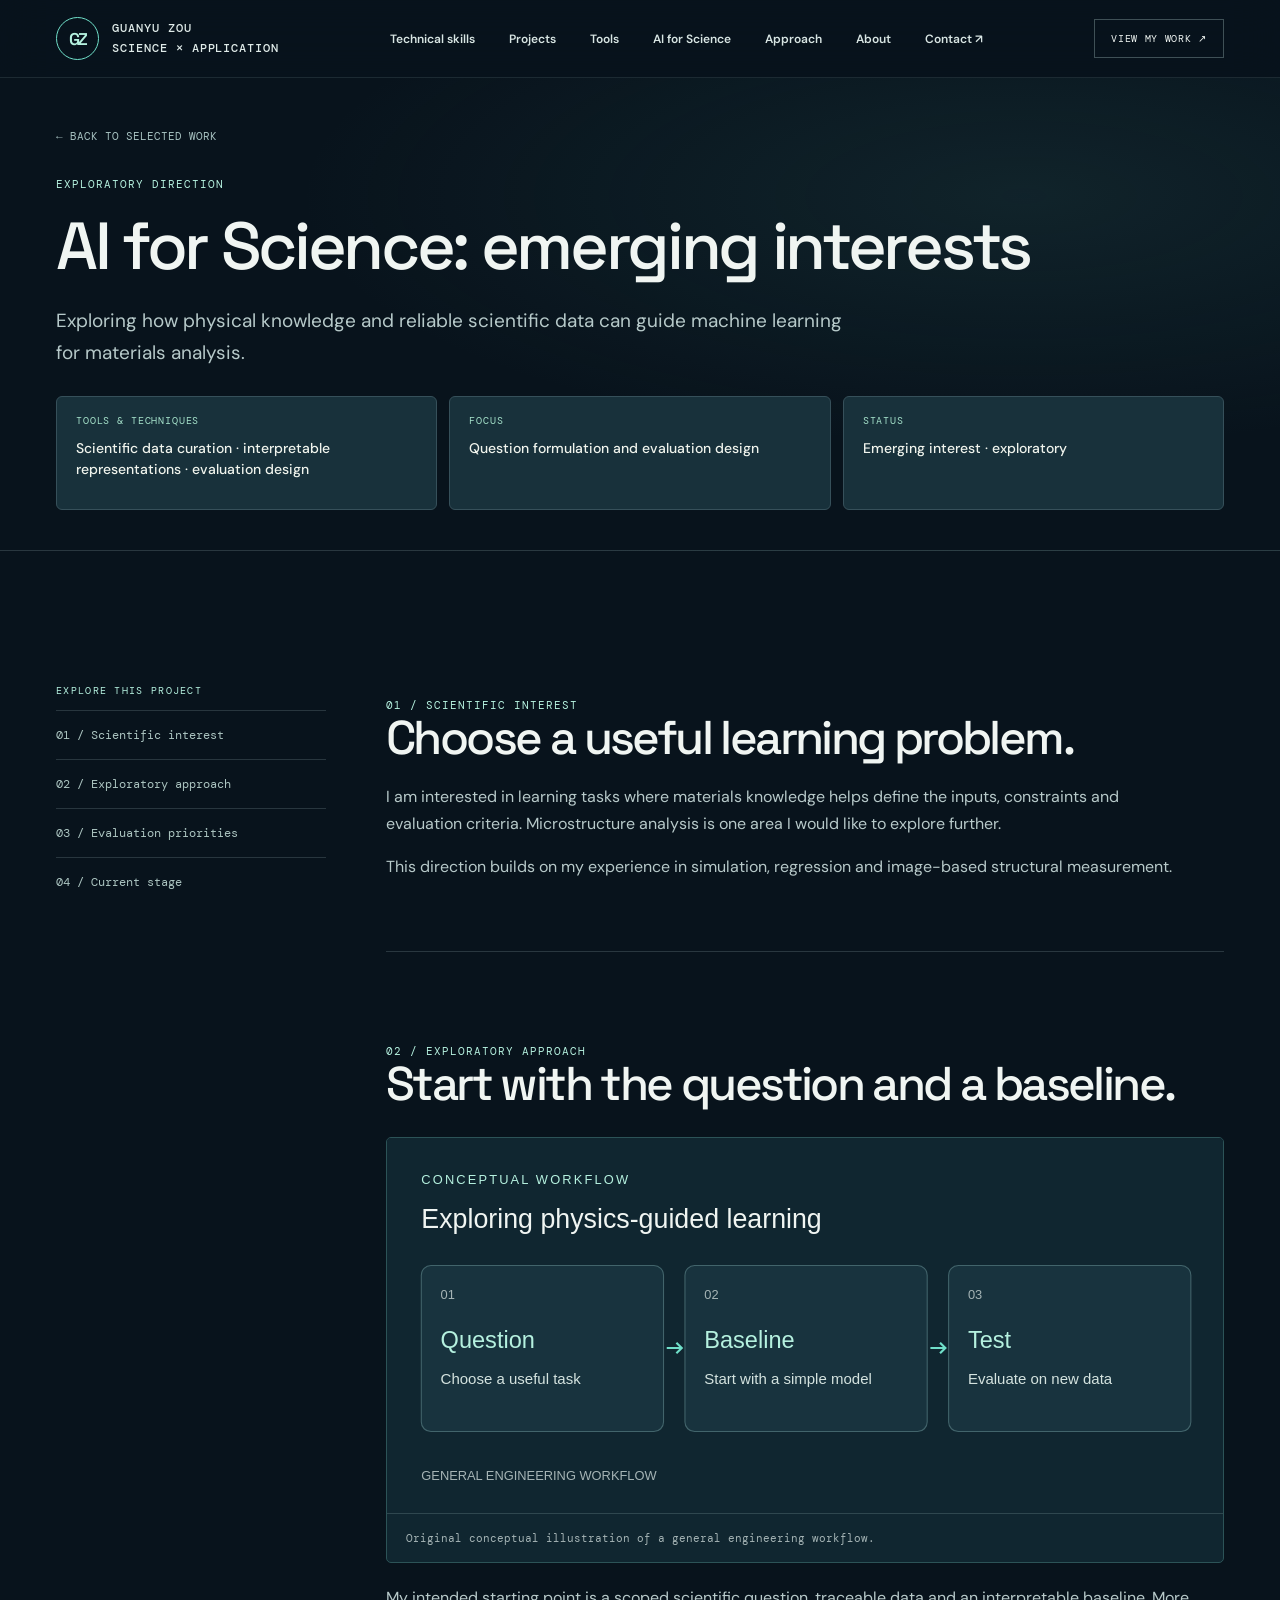
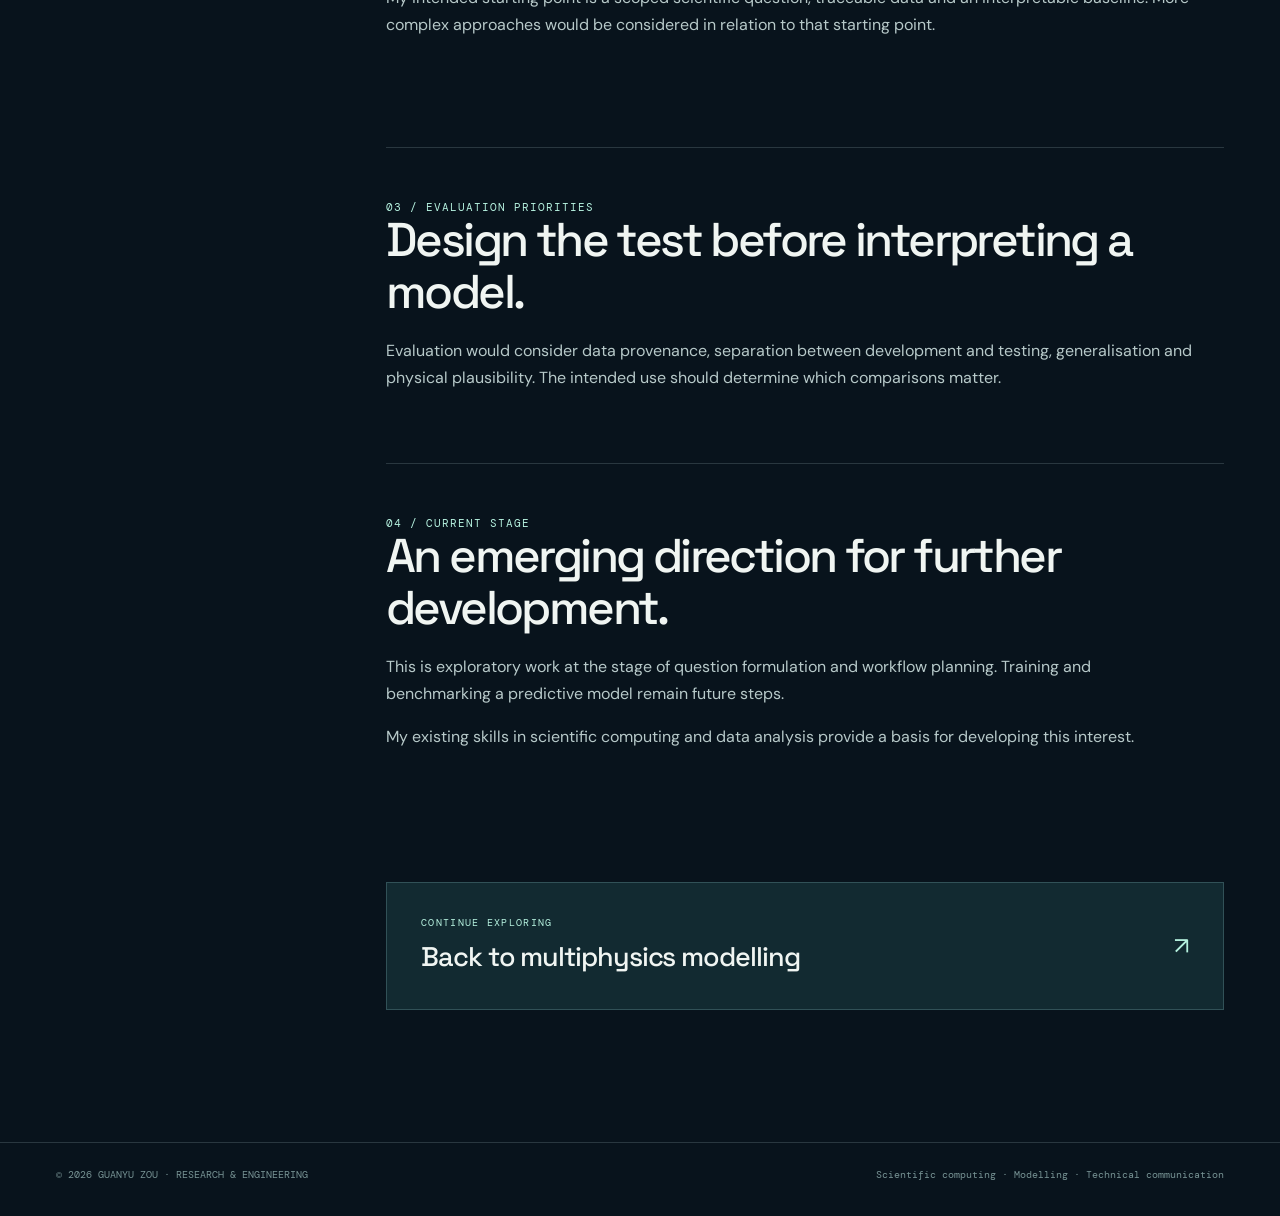
==== ai-for-science.html @ 22da483c "Publish sanitised research and engineering portfolio" ====
<!doctype html><html lang="en"><head>
<meta charset="utf-8"/><meta name="viewport" content="width=device-width, initial-scale=1"/>
<title>AI for Science: emerging interests | Guanyu Zou</title><meta name="description" content="Exploring how physical knowledge and reliable scientific data can guide machine learning for materials analysis."/>
<meta name="theme-color" content="#08131c"/><meta name="robots" content="index,follow"/>
<link rel="icon" type="image/svg+xml" href="assets/favicon.svg"/><link rel="stylesheet" href="styles.css"/>
<link rel="canonical" href="https://guanyuzooou.github.io/guanyu-zou-portfolio-public/ai-for-science.html"/>
<meta property="og:type" content="website"/><meta property="og:site_name" content="Guanyu Zou | Research &amp; Engineering Portfolio"/>
<meta property="og:title" content="AI for Science: emerging interests | Guanyu Zou"/><meta property="og:description" content="Exploring how physical knowledge and reliable scientific data can guide machine learning for materials analysis."/>
<meta property="og:url" content="https://guanyuzooou.github.io/guanyu-zou-portfolio-public/ai-for-science.html"/><meta property="og:image" content="https://guanyuzooou.github.io/guanyu-zou-portfolio-public/assets/social-preview.png"/>
<meta property="og:image:width" content="1200"/><meta property="og:image:height" content="630"/><meta property="og:image:alt" content="Guanyu Zou — multiphysics simulation, scientific machine learning and 3D microstructure analysis"/>
<meta name="twitter:card" content="summary_large_image"/><meta name="twitter:title" content="AI for Science: emerging interests | Guanyu Zou"/><meta name="twitter:description" content="Exploring how physical knowledge and reliable scientific data can guide machine learning for materials analysis."/><meta name="twitter:image" content="https://guanyuzooou.github.io/guanyu-zou-portfolio-public/assets/social-preview.png"/>
</head><body><a class="skip-link" href="#main-content">Skip to main content</a><header class="site-header"><div class="nav-inner wrap"><a aria-label="Guanyu Zou home" class="brand" href="index.html"><span class="brand-mark">GZ</span><span class="brand-name">GUANYU ZOU<br/>SCIENCE × APPLICATION</span></a><button aria-controls="main-navigation" aria-expanded="false" aria-label="Toggle menu" class="menu-button">☰</button><nav aria-label="Main navigation" class="nav-links" id="main-navigation"><a href="index.html#skills">Technical skills</a><a href="index.html#work">Projects</a><a href="tools.html">Tools</a><a href="index.html#lab">AI for Science</a><a href="index.html#approach">Approach</a><a href="index.html#about">About</a><a href="index.html#contact">Contact ↗</a></nav><a class="nav-cta" href="index.html#work">VIEW MY WORK ↗</a></div></header><main id="main-content"><section class="case-hero"><div class="wrap"><a class="back-link" href="index.html#work">← BACK TO SELECTED WORK</a><div class="case-kicker">EXPLORATORY DIRECTION</div><h1 class="case-title">AI for Science: emerging interests</h1><p class="case-intro">Exploring how physical knowledge and reliable scientific data can guide machine learning for materials analysis.</p><div class="case-toolkit"><div class="case-toolkit-item"><span>TOOLS &amp; TECHNIQUES</span><strong>Scientific data curation · interpretable representations · evaluation design</strong></div><div class="case-toolkit-item"><span>FOCUS</span><strong>Question formulation and evaluation design</strong></div><div class="case-toolkit-item"><span>STATUS</span><strong>Emerging interest · exploratory</strong></div></div></div></section><div class="section wrap case-story"><aside class="case-side" aria-label="Page sections"><p class="mono">EXPLORE THIS PROJECT</p><a href="#challenge">01 / Scientific interest</a><a href="#approach">02 / Exploratory approach</a><a href="#verification">03 / Evaluation priorities</a><a href="#capability">04 / Current stage</a></aside><div class="case-main"><section class="case-chapter" id="challenge"><div class="case-kicker">01 / SCIENTIFIC INTEREST</div><h2>Choose a useful learning problem.</h2><p>I am interested in learning tasks where materials knowledge helps define the inputs, constraints and evaluation criteria. Microstructure analysis is one area I would like to explore further.</p><p>This direction builds on my experience in simulation, regression and image-based structural measurement.</p></section><section class="case-chapter" id="approach"><div class="case-kicker">02 / EXPLORATORY APPROACH</div><h2>Start with the question and a baseline.</h2><figure class="case-figure public-visual"><img src="assets/ai-workflow.svg" width="780" height="350" loading="lazy" alt="Illustrative future learning workflow: scientific question, simple baseline and evaluation"/><figcaption>Original conceptual illustration of a general engineering workflow.</figcaption></figure><p>My intended starting point is a scoped scientific question, traceable data and an interpretable baseline. More complex approaches would be considered in relation to that starting point.</p></section><section class="case-chapter" id="verification"><div class="case-kicker">03 / EVALUATION PRIORITIES</div><h2>Design the test before interpreting a model.</h2><p>Evaluation would consider data provenance, separation between development and testing, generalisation and physical plausibility. The intended use should determine which comparisons matter.</p></section><section class="case-chapter" id="capability"><div class="case-kicker">04 / CURRENT STAGE</div><h2>An emerging direction for further development.</h2><p>This is exploratory work at the stage of question formulation and workflow planning. Training and benchmarking a predictive model remain future steps.</p><p>My existing skills in scientific computing and data analysis provide a basis for developing this interest.</p></section><div class="case-next"><div><span class="mono">CONTINUE EXPLORING</span><h3>Back to multiphysics modelling</h3></div><a aria-label="Explore next project" href="fem.html">↗</a></div></div></div></main><footer class="footer"><div class="wrap footer-inner"><span>© 2026 GUANYU ZOU · RESEARCH &amp; ENGINEERING</span><span>Scientific computing · Modelling · Technical communication</span></div></footer><script defer src="site-config.js"></script><script defer src="script.js"></script></body></html>
---- styles.css ----
@import url('https://fonts.googleapis.com/css2?family=DM+Mono:wght@400;500&family=DM+Sans:wght@400;500;600;700&family=Space+Grotesk:wght@400;500;600;700&display=swap');
:root{--bg:#08131c;--panel:#0e1d27;--panel2:#132733;--line:rgba(211,240,239,.16);--line2:rgba(211,240,239,.28);--text:#f0f5f2;--muted:#a5b4b5;--mint:#b5f1df;--mint2:#70dfc9;--yellow:#f0eea2;--lav:#c5bbfe;--sans:'DM Sans',Arial,sans-serif;--display:'Space Grotesk',var(--sans);--mono:'DM Mono',Consolas,monospace;--page:1260px;--navh:78px}
*{box-sizing:border-box}html{scroll-behavior:smooth}body{margin:0;background:var(--bg);color:var(--text);font-family:var(--sans);-webkit-font-smoothing:antialiased}body::selection{background:var(--mint2);color:#061318}a{color:inherit;text-decoration:none}button{font:inherit}button,a{ -webkit-tap-highlight-color:transparent}a:focus-visible,button:focus-visible{outline:2px solid var(--mint);outline-offset:5px}svg,img{max-width:100%}p{line-height:1.68}.mono,.eyebrow,.tag,.kicker,.overline,.card-number,.metrics-label,.stat-label{font-family:var(--mono);font-weight:400;letter-spacing:.13em;text-transform:uppercase}.wrap{width:min(calc(100% - 112px),var(--page));margin-inline:auto}.section{padding:122px 0}.section-title{font-family:var(--display);font-size:clamp(43px,5.4vw,75px);letter-spacing:-.067em;font-weight:500;line-height:1.045;margin:16px 0 24px}.section-title i{font-style:normal;color:var(--mint)}.eyebrow{font-size:11px;color:var(--mint);display:flex;align-items:center;gap:11px}.eyebrow::before{content:'';width:22px;height:1px;background:var(--mint)}.thin-rule{height:1px;background:var(--line)}
.site-header{height:var(--navh);position:sticky;top:0;z-index:80;background:rgba(8,19,28,.86);border-bottom:1px solid rgba(224,248,238,.1);backdrop-filter:blur(24px);-webkit-backdrop-filter:blur(24px)}.nav-inner{height:100%;display:flex;align-items:center;justify-content:space-between;gap:34px}.brand{display:flex;align-items:center;gap:13px;white-space:nowrap}.brand-mark{display:inline-grid;place-items:center;border:1px solid var(--mint2);width:43px;height:43px;border-radius:50%;font:600 17px var(--display);letter-spacing:-.12em;color:var(--mint)}.brand-name{font:500 12px var(--mono);letter-spacing:.08em;color:#e0ebe9;line-height:1.6}.nav-links{display:flex;align-items:center;gap:34px}.nav-links a{font-size:12px;font-weight:600;color:#d8e5e3;transition:color .2s}.nav-links a:hover{color:var(--mint)}.nav-cta{border:1px solid var(--line2);padding:12px 16px;font:400 10px var(--mono);text-transform:uppercase;letter-spacing:.07em;display:flex;align-items:center;gap:14px;white-space:nowrap}.nav-cta:hover{background:rgba(184,244,226,.08)}.menu-button{display:none;border:1px solid var(--line2);border-radius:6px;background:transparent;color:var(--text);padding:10px 12px;font-size:18px;cursor:pointer}
.hero{padding:94px 0 44px;position:relative;overflow:hidden}.hero::before{content:'';position:absolute;inset:-90px -20px auto auto;width:900px;height:850px;background:radial-gradient(ellipse at 62% 35%,rgba(33,94,110,.3),transparent 58%);pointer-events:none}.hero-grid{display:grid;grid-template-columns:1.03fr .97fr;align-items:center;gap:3%;min-height:640px;position:relative}.hero-copy{position:relative;z-index:2}.hero .kicker{font-size:11px;color:var(--mint);margin:0 0 34px}.hero-title{font:500 clamp(67px,7.05vw,106px)/.99 var(--display);letter-spacing:-.085em;margin:0 0 27px;max-width:800px}.hero-title .light{font-weight:400;color:var(--mint);display:block}.hero-desc{font-size:17px;line-height:1.72;color:#bdcdcc;max-width:550px;margin:0 0 33px}.hero-actions{display:flex;gap:20px;flex-wrap:wrap;align-items:center}.btn{display:inline-flex;align-items:center;justify-content:center;gap:27px;padding:16px 22px;border-radius:3px;cursor:pointer;font-size:12px;font-weight:700;line-height:1.2;transition:transform .22s,background .22s,border-color .22s}.btn:hover{transform:translateY(-2px)}.btn-primary{background:var(--mint);color:#0b2027;border:1px solid var(--mint)}.btn-primary:hover{background:#def8ee}.btn-outline{background:transparent;border:1px solid var(--line2);color:#eef7f4}.btn-outline:hover{border-color:var(--mint)}.tiny-caption{font:10px var(--mono);letter-spacing:.02em;line-height:1.5;color:var(--muted)}.hero-note{margin-top:43px}.hero-note strong{color:#edf7ee;font-weight:500}
.science-console{border:1px solid rgba(175,231,223,.22);background:linear-gradient(138deg,#132832 0%,#0c1e29 52%,#0a202b 100%);min-height:548px;position:relative;overflow:hidden;box-shadow:0 30px 110px rgba(0,0,0,.22);border-radius:7px}.science-console:before{content:'';position:absolute;inset:0;background-image:linear-gradient(rgba(190,246,235,.035) 1px,transparent 1px),linear-gradient(90deg,rgba(190,246,235,.035) 1px,transparent 1px);background-size:38px 38px;mask-image:linear-gradient(90deg,transparent,black 35%,black);pointer-events:none}.console-top{display:flex;align-items:center;justify-content:space-between;padding:22px 25px 0;position:relative;z-index:2}.console-top .mono{font-size:10px;color:#b7d7d4}.signal{display:flex;align-items:center;gap:8px;font:9px var(--mono);letter-spacing:.08em;color:var(--mint)}.signal:before{content:'';width:7px;height:7px;background:#86edc7;border-radius:50%;box-shadow:0 0 16px #86edc7}.console-visual{position:relative;padding:12px 7px;height:392px}.console-visual svg{height:100%;width:100%;overflow:visible;filter:drop-shadow(0 0 10px rgba(95,203,214,.1))}.console-label{position:absolute;left:25px;top:42px;color:#a7c0c5;font:9px var(--mono);letter-spacing:.1em}.console-chip{position:absolute;right:24px;bottom:42px;background:rgba(6,17,26,.78);border:1px solid rgba(156,229,212,.25);backdrop-filter:blur(6px);font:10px/1.9 var(--mono);padding:15px 18px;color:#b4d1ce}.console-chip strong{color:#e7f8ef;font-weight:400}.console-footer{border-top:1px solid var(--line);padding:20px 25px 17px;display:flex;justify-content:space-between;gap:10px;font:9px var(--mono);letter-spacing:.08em;color:#92adad}.console-footer span:first-child{color:var(--mint)}
.hero-stats{border-top:1px solid var(--line);margin-top:42px;display:grid;grid-template-columns:repeat(3,1fr)}.hero-stat{padding:29px 25px;border-right:1px solid var(--line)}.hero-stat:first-child{padding-left:0}.hero-stat:last-child{border:0}.stat-value{font:500 clamp(30px,3vw,40px)/1 var(--display);letter-spacing:-.05em;color:#f2f9f5}.stat-label{color:var(--muted);font-size:10px;line-height:1.8;margin-top:10px;letter-spacing:.065em}
.ticker{border-block:1px solid var(--line);overflow:hidden;background:#0d222c}.ticker-inner{padding:17px 0;display:flex;gap:48px;align-items:center;justify-content:space-between;white-space:nowrap}.ticker span{color:#97b2b2;font:10px var(--mono);text-transform:uppercase;letter-spacing:.09em}.ticker b{color:var(--mint2);font-weight:400;margin-right:20px}
.intro-section{background:#e9eee8;color:#092027}.intro-grid{display:grid;grid-template-columns:.7fr 1.3fr;gap:80px;align-items:start}.intro-section .eyebrow{color:#396e66}.intro-section .eyebrow::before{background:#396e66}.intro-title{font:500 clamp(43px,5.0vw,72px)/1.06 var(--display);letter-spacing:-.065em;max-width:830px;margin:0 0 24px}.intro-title em{font-style:normal;color:#4f817b}.intro-description{font-size:17px;color:#47636a;max-width:700px;margin:0 0 42px}.method-row{border-top:1px solid #c6d2d0;padding:24px 0;display:grid;grid-template-columns:60px 1fr;gap:24px}.method-row:last-child{border-bottom:1px solid #c6d2d0}.method-index{font:12px var(--mono);color:#65817c}.method-row h3{font:500 22px var(--display);letter-spacing:-.035em;margin:0 0 5px}.method-row p{color:#526970;font-size:14px;line-height:1.65;margin:0}
.work-heading{display:flex;align-items:end;justify-content:space-between;gap:40px;margin-bottom:41px}.work-heading .section-title{margin-bottom:0}.section-lead{color:var(--muted);max-width:450px;font-size:15px;margin:0 0 7px}.work-filters{display:flex;align-items:center;gap:8px;margin-bottom:25px;flex-wrap:wrap}.filter-button{background:transparent;color:#8facab;font:10px var(--mono);padding:11px 15px;border:1px solid var(--line);border-radius:25px;cursor:pointer;letter-spacing:.02em}.filter-button[aria-pressed="true"],.filter-button:hover{color:var(--mint);border-color:var(--mint2);background:rgba(172,239,217,.07)}.project-grid{display:grid;grid-template-columns:repeat(2,minmax(0,1fr));gap:20px}.project-card{border-radius:6px;display:flex;flex-direction:column;min-height:580px;position:relative;overflow:hidden;transition:transform .25s,box-shadow .25s}.project-card:hover{transform:translateY(-5px);box-shadow:0 15px 40px rgba(0,0,0,.17)}.project-card.is-hidden{display:none}.card-dark{background:#102a35;border:1px solid #254650;color:#f0f6f1}.card-lav{background:#dcdaf0;color:#172331}.card-sand{background:#e7e9db;color:#182b30}.card-ai{background:#132f34;border:1px solid #396657;color:#f4f6e6}.card-inner{padding:32px 36px 0}.card-top{display:flex;justify-content:space-between;align-items:center;gap:12px}.card-number{font-size:10px;opacity:.72}.card-icon{font-size:25px;line-height:1}.project-card h3{font:500 clamp(27px,3vw,39px)/1.12 var(--display);letter-spacing:-.06em;max-width:500px;margin:36px 0 13px}.project-card p{max-width:440px;font-size:14px;line-height:1.66;opacity:.76;margin:0}.card-art{flex:1;min-height:245px;position:relative;display:flex;align-items:center;justify-content:center;margin:11px 16px 0;overflow:hidden}.card-art img{width:100%;height:100%;max-height:270px;object-fit:contain;transition:transform .5s}.project-card:hover .card-art img{transform:scale(1.055)}.card-bottom{border-top:1px solid currentColor;opacity:.9;margin:0 36px 30px;padding-top:18px;display:flex;align-items:center;justify-content:space-between;gap:10px}.card-bottom span{font:10px/1.5 var(--mono);text-transform:uppercase;letter-spacing:.045em}.card-bottom b{font:500 20px var(--display)}.card-ai .card-art:after{content:'EXPLORATORY RESEARCH';position:absolute;bottom:8px;left:8px;color:#bee9ca;font:9px var(--mono);letter-spacing:.05em}.small-disclaimer{color:#92adaf;font:11px/1.6 var(--mono);margin-top:18px}
.principle-section{background:#10242d;border-block:1px solid var(--line)}.principle-top{display:grid;grid-template-columns:1fr 1fr;gap:110px;align-items:center}.principle-quote{font:500 clamp(32px,4.5vw,57px)/1.18 var(--display);letter-spacing:-.06em}.principle-quote em{color:var(--mint);font-style:normal}.principle-text{font-size:15px;color:#b2c3c3}.principle-chain{display:grid;grid-template-columns:repeat(3,1fr);gap:14px;margin-top:58px}.chain-node{background:#16323b;border:1px solid #29505a;padding:26px 28px;min-height:176px;position:relative}.chain-node .mono{font-size:10px;color:var(--mint)}.chain-node h3{font:500 21px var(--display);letter-spacing:-.035em;margin:26px 0 8px}.chain-node p{font-size:13px;color:#9fbbbc;margin:0}.chain-node:not(:last-child):after{content:'→';font-size:20px;color:var(--mint);position:absolute;right:-18px;top:50%;z-index:2}
.lab-section{overflow:hidden}.lab-layout{display:grid;grid-template-columns:1fr 1fr;gap:60px;align-items:center}.lab-visual{background:#122c32;border:1px solid #29525c;border-radius:9px;padding:30px;position:relative;min-height:500px;display:grid;place-items:center;background-image:radial-gradient(circle at 35% 40%,rgba(98,231,208,.1),transparent 60%)}.lab-visual img{width:100%}.lab-visual small{position:absolute;left:26px;bottom:20px;color:#8fa9aa;font:10px var(--mono)}.status-pill{display:inline-flex;align-items:center;gap:8px;color:var(--yellow);background:#273527;padding:8px 13px;font:10px var(--mono);letter-spacing:.04em;border-radius:20px}.status-pill:before{content:'';width:6px;height:6px;background:var(--yellow);border-radius:50%}.lab-desc{color:#acc4c4;font-size:16px}.skill-pills{display:flex;flex-wrap:wrap;gap:9px;margin:27px 0 34px}.skill-pills span{padding:9px 12px;border:1px solid var(--line2);font:10px var(--mono);color:#b7cbcc;border-radius:2px}.link-arrow{display:inline-flex;align-items:center;gap:15px;font:500 13px var(--display);border-bottom:1px solid var(--mint2);padding-bottom:10px;color:var(--mint)}.link-arrow:hover{gap:22px}
.about-section{background:#e9eee8;color:#102832}.about-layout{display:grid;grid-template-columns:.8fr 1.2fr;gap:70px}.about-monogram{font:500 clamp(120px,20vw,270px)/.77 var(--display);letter-spacing:-.13em;color:#bed4cb;margin:38px 0 22px}.about-subtitle{font:400 14px var(--mono);letter-spacing:.04em;color:#416961}.about-content .section-title{margin-top:12px}.about-content p{color:#49636a;max-width:700px;font-size:16px}.about-facts{display:grid;grid-template-columns:1fr 1fr;gap:23px;margin-top:37px}.about-fact{border-top:1px solid #bdcdca;padding-top:14px}.about-fact .mono{font-size:10px;color:#4c7b71}.about-fact strong{display:block;font:500 15px/1.4 var(--display);margin-top:12px}.contact-section{text-align:center;padding:130px 0 110px;background:radial-gradient(ellipse at 50% 0%,#153a40,#08131c 60%)}.contact-section .eyebrow{justify-content:center}.contact-section .section-title{max-width:900px;margin-inline:auto}.contact-section p{max-width:585px;margin:0 auto 30px;color:#aebfc1;font-size:15px}.contact-actions{display:flex;justify-content:center;align-items:center;gap:12px;flex-wrap:wrap}.contact-links{margin:24px auto 0;display:flex;align-items:center;justify-content:center;gap:24px;font:12px var(--mono);color:var(--mint)}.contact-links a{text-decoration:underline;text-underline-offset:6px}.contact-draft{font:10px var(--mono);color:#8caaa9;margin-top:25px}.footer{border-top:1px solid var(--line);padding:25px 0 35px}.footer-inner{display:flex;align-items:center;justify-content:space-between;gap:20px}.footer span{font:10px var(--mono);color:#779394}.footer a{color:var(--mint)}

.case-hero{padding:78px 0 70px;border-bottom:1px solid var(--line);overflow:hidden;position:relative;background:radial-gradient(ellipse at 80% 25%,rgba(50,104,104,.19),transparent 50%)}.back-link{display:inline-flex;align-items:center;gap:14px;color:#a7c2c1;font:11px var(--mono);margin-bottom:66px}.back-link:hover{color:var(--mint)}.case-kicker{font:11px var(--mono);color:var(--mint);letter-spacing:.09em}.case-title{font:500 clamp(54px,7.5vw,110px)/1.02 var(--display);letter-spacing:-.075em;max-width:1040px;margin:22px 0 24px}.case-intro{font-size:19px;color:#b6c9c9;max-width:800px;line-height:1.68}.case-status{font:10px var(--mono);border:1px solid var(--line2);display:inline-block;padding:9px 12px;margin-top:23px;color:#b4d6cb}.case-metrics{display:grid;grid-template-columns:repeat(3,1fr);border-block:1px solid var(--line);margin-top:63px}.metric{padding:28px 25px;border-right:1px solid var(--line)}.metric:first-child{padding-left:0}.metric:last-child{border-right:0}.metric strong{font:500 clamp(36px,5vw,65px) var(--display);letter-spacing:-.065em;display:block;color:var(--mint)}.metric span{font:10px/1.8 var(--mono);color:#a2b6b7;display:block;max-width:240px;margin-top:7px}.case-story{display:grid;grid-template-columns:270px 1fr;gap:60px;align-items:start}.case-side{position:sticky;top:115px}.case-side .mono{font-size:10px;color:var(--mint)}.case-side a{display:block;border-top:1px solid var(--line);padding:16px 0;color:#acc5c1;font:12px var(--mono)}.case-side a:hover{color:var(--mint)}.case-main h2{font:500 clamp(29px,3.7vw,49px)/1.1 var(--display);letter-spacing:-.055em;margin:0 0 20px}.case-main p{font-size:16px;color:#b7c9c9;max-width:810px}.case-chapter{padding:25px 0 55px;scroll-margin-top:100px}.case-chapter+.case-chapter{border-top:1px solid var(--line);padding-top:52px}.case-figure{background:#142b36;border:1px solid #2c5357;border-radius:5px;padding:26px;margin:26px 0 22px;min-height:270px}.case-figure img{max-height:400px;width:100%;object-fit:contain;display:block}.figure-note{font:10px/1.65 var(--mono);color:#8ca9a9;margin:0}.case-details{margin-top:22px;display:grid;grid-template-columns:1fr 1fr;gap:16px}.detail-box{border:1px solid var(--line);padding:20px}.detail-box b{display:block;font:10px var(--mono);color:var(--mint);letter-spacing:.08em;margin-bottom:12px}.detail-box p{font-size:13px;line-height:1.65;margin:0}.case-list{padding-left:22px;color:#b6cccc;line-height:1.9;font-size:15px}.case-list li{padding-left:6px;margin:10px 0}.case-highlight{border-left:2px solid var(--mint);padding:8px 0 8px 26px;margin:32px 0;font:400 clamp(21px,2.5vw,30px)/1.45 var(--display);letter-spacing:-.026em;color:#f2f8f5}.case-next{display:grid;grid-template-columns:1fr auto;gap:25px;align-items:center;background:#122a31;border:1px solid #315157;padding:27px 34px;margin:60px 0 10px}.case-next .mono{color:var(--mint);font-size:10px}.case-next h3{font:500 27px var(--display);letter-spacing:-.04em;margin:8px 0}.case-next a{font-size:24px;color:var(--mint)}
.lab-steps{display:grid;grid-template-columns:repeat(5,1fr);gap:8px;margin:30px 0 16px}.lab-step{border:1px solid var(--line);background:#152b34;color:#9fb8b9;min-height:106px;text-align:left;padding:17px 12px;cursor:pointer;font:11px/1.6 var(--mono);transition:background .2s,border-color .2s}.lab-step b{display:block;color:var(--mint);margin-bottom:12px;font-weight:400}.lab-step[aria-pressed="true"]{border-color:var(--mint);background:#234746;color:#f1f9f4}.step-description{background:#e5ebe4;color:#233d40;padding:22px 24px;min-height:115px;font-size:15px;line-height:1.65}.demo-panel{display:flex;align-items:center;gap:14px;flex-wrap:wrap;padding:20px 0}.demo-panel button{padding:9px 13px;color:#b6cdcc;background:transparent;border:1px solid var(--line2);cursor:pointer;font:11px var(--mono)}.demo-panel button[aria-pressed="true"]{border-color:var(--mint);color:var(--mint)}.schematic-resolution{width:100%;height:240px;background:#0b202b;display:grid;place-items:center;overflow:hidden;position:relative}.schematic-resolution svg{width:100%;height:100%}.schematic-resolution.pixel svg{filter:url(#pixelate) blur(1px)}.schematic-resolution.coarse svg{filter:blur(6px) contrast(2)}.demo-label{color:#a9cbca;font:11px var(--mono)}
@media(max-width:1100px){.wrap{width:min(calc(100% - 70px),var(--page))}.hero-grid{gap:20px}.hero-title{font-size:clamp(60px,7.8vw,84px)}.science-console{min-height:490px}.console-visual{height:332px}.intro-grid{gap:40px}.principle-top{gap:45px}.nav-links{gap:23px}.nav-cta{display:none}}
@media(max-width:820px){.wrap{width:min(calc(100% - 42px),var(--page))}.site-header{height:69px}.nav-cta{display:none}.menu-button{display:block}.nav-links{display:none;position:absolute;top:69px;left:0;right:0;background:#0d202a;border-bottom:1px solid var(--line2);padding:20px 24px 26px;flex-direction:column;align-items:flex-start;gap:21px}.nav-links.open{display:flex}.hero{padding:64px 0 40px}.hero-grid{display:block;min-height:0}.hero-copy{margin-bottom:47px}.hero-title{font-size:clamp(58px,10vw,90px)}.science-console{min-height:480px}.console-visual{height:340px}.hero-stats{margin-top:30px}.section{padding:85px 0}.intro-grid,.principle-top,.lab-layout,.about-layout{grid-template-columns:1fr;gap:35px}.intro-description{max-width:850px}.work-heading{display:block}.work-heading .section-title{margin-bottom:23px}.lab-visual{min-height:320px}.lab-visual img{max-height:350px}.about-monogram{font-size:170px;margin-bottom:0}.case-story{grid-template-columns:1fr;gap:10px}.case-side{display:none}.case-hero{padding:46px 0 55px}.back-link{margin-bottom:45px}.case-title{font-size:clamp(52px,9vw,85px)}}
@media(max-width:600px){.wrap{width:min(calc(100% - 36px),var(--page))}.brand-mark{width:39px;height:39px}.brand-name{font-size:10px}.hero-title{font-size:clamp(57px,11vw,70px)}.hero-desc{font-size:15px}.hero-note{margin-top:29px}.science-console{min-height:370px}.console-top{padding:17px 17px 0}.console-visual{height:255px}.console-label{left:17px;top:30px;font-size:8px}.console-chip{right:14px;bottom:20px;padding:10px;font-size:8px}.console-footer{padding:13px 17px;font-size:8px}.hero-stats{grid-template-columns:1fr 1fr}.hero-stat{padding:19px 12px}.hero-stat:first-child{padding-left:0}.hero-stat:nth-child(2){border:0}.hero-stat:last-child{border-top:1px solid var(--line);grid-column:1/-1;padding-left:0}.stat-value{font-size:31px}.ticker-inner{gap:26px;overflow:hidden;justify-content:flex-start}.ticker span{font-size:9px}.section{padding:72px 0}.section-title{font-size:47px}.intro-title{font-size:clamp(42px,10vw,60px)}.method-row{grid-template-columns:40px 1fr;gap:14px}.project-grid{grid-template-columns:1fr}.project-card{min-height:505px}.card-inner{padding:25px 25px 0}.card-art{min-height:200px}.card-bottom{margin:0 25px 24px}.project-card h3{font-size:33px;margin:28px 0 12px}.principle-chain{grid-template-columns:1fr;gap:10px}.chain-node{min-height:auto;padding:23px}.chain-node h3{margin:14px 0 7px}.chain-node:not(:last-child):after{content:'↓';right:50%;top:calc(100% - 6px)}.lab-layout{gap:28px}.lab-visual{padding:12px;min-height:260px}.about-facts{grid-template-columns:1fr}.about-monogram{font-size:150px}.contact-section{padding:75px 0}.footer-inner{align-items:start;flex-direction:column}.case-title{font-size:clamp(48px,11vw,69px)}.case-intro{font-size:16px}.case-metrics{grid-template-columns:1fr 1fr;margin-top:42px}.metric{padding:20px 14px}.metric:nth-child(2){border:0}.metric:last-child{border-top:1px solid var(--line);grid-column:1/-1;padding-left:0}.metric strong{font-size:44px}.case-chapter{padding-bottom:30px}.case-chapter+.case-chapter{padding-top:33px}.case-details{grid-template-columns:1fr}.lab-steps{grid-template-columns:repeat(2,1fr)}.lab-step{min-height:80px}.case-figure{padding:12px}.case-next{padding:20px}.case-next h3{font-size:22px}}
@media(prefers-reduced-motion:reduce){html{scroll-behavior:auto}*,*:after,*:before{animation-duration:.01ms!important;transition-duration:.01ms!important}}

.science-console{display:flex;flex-direction:column}
.console-visual{flex:1}


.skills-section{background:#102630;border-top:1px solid #26424c;border-bottom:1px solid #26424c;padding-top:85px;padding-bottom:88px}
.skills-header{display:flex;align-items:end;justify-content:space-between;gap:40px;margin-bottom:26px}
.skills-header .section-title{margin-bottom:0;max-width:850px}
.skills-grid{display:grid;grid-template-columns:repeat(2,minmax(0,1fr));gap:13px}
.skill-card{display:flex;flex-direction:column;min-height:273px;background:#182f3a;border:1px solid #315360;padding:26px 28px 22px;border-radius:7px;transition:background .18s,transform .18s,border-color .18s}
.skill-card:hover{background:#1e3b45;border-color:#abecd8;transform:translateY(-3px)}
.skill-top{display:flex;align-items:center;justify-content:space-between;color:#a9e9d5;font:10px var(--mono);letter-spacing:.09em}
.skill-top>span:last-child{font-size:21px;line-height:1}
.skill-card h3{font:500 clamp(23px,3vw,31px)/1.15 var(--display);letter-spacing:-.035em;margin:27px 0 9px;color:#e9f8f4}
.skill-focus{font-size:14px!important;color:#b8d8d7;margin:0 0 16px!important;line-height:1.4!important}
.skill-detail{color:#96b3b9;font-size:12px;line-height:1.75;margin-bottom:23px}
.skill-proof{font:10px var(--mono);color:#a9e9d5;margin-top:auto;border-top:1px solid #39545e;padding-top:15px;letter-spacing:.03em}
.skills-footnote{color:#a6bfc2;font:11px/1.65 var(--mono);margin:22px 0 0}
.hero-title{font-size:clamp(57px,6.4vw,94px)}
.hero-note{line-height:1.8}
.project-card h3{margin-top:28px}
.card-bottom strong{font-weight:600;letter-spacing:0;display:inline-block;margin-top:5px;font-size:10px}
#approach{padding:92px 0}
.case-toolkit{margin:27px 0 0;display:grid;grid-template-columns:repeat(3,minmax(0,1fr));gap:12px}
.case-toolkit-item{padding:17px 19px;border:1px solid #36505a;border-radius:6px;background:#18313b;min-height:114px;display:flex;flex-direction:column;gap:11px}
.case-toolkit-item span{font:10px var(--mono);letter-spacing:.085em;color:#a5e1ca}
.case-toolkit-item strong{font:500 14px/1.5 var(--sans);color:#f0f4ed}
@media(max-width:820px){.skills-header{display:block}.skills-header .section-title{margin-bottom:14px}.case-toolkit{grid-template-columns:1fr 1fr}}
@media(max-width:600px){.skills-section{padding:62px 0}.skills-grid{grid-template-columns:1fr}.skill-card{min-height:235px;padding:22px}.skill-card h3{margin-top:17px}.skill-detail{margin-bottom:15px}.case-toolkit{grid-template-columns:1fr}.case-toolkit-item{min-height:88px}.hero-title{font-size:clamp(57px,10.2vw,71px)}}


.skip-link{position:absolute;left:-10000px;top:8px;z-index:1000;background:#b5f1df;color:#08131c;padding:10px 18px}.skip-link:focus{left:8px}
.proof-note{color:#a8bcbc;font-size:13px;margin:-17px 0 24px;max-width:940px}
.hero .hero-note{line-height:1.85;max-width:650px}
.hero .hero-note strong{font-weight:500}
@media (min-width:821px){.hero{padding-top:66px}.hero-grid{min-height:560px}.hero-title{font-size:clamp(56px,6.2vw,90px)}.science-console{min-height:460px}.console-visual{min-height:290px}}
@media(max-width:820px){.hero{padding:43px 0 32px}.hero-copy{margin-bottom:22px}.hero-title{font-size:clamp(43px,9vw,72px);max-width:630px}.hero .kicker{margin:0 0 18px;line-height:1.6}.hero-desc{margin-bottom:21px}.hero-note{margin-top:21px}.science-console{display:none}.hero-stats{margin-top:28px}.skills-section{padding-top:55px}.skills-header .section-title{margin-top:8px}.proof-note{margin:0 0 20px}}
@media(max-width:600px){.hero-title{font-size:clamp(40px,10vw,57px)}.hero-desc{line-height:1.56}.btn{padding:13px 14px;gap:10px}.hero-actions{gap:9px}.hero-note{font-size:9px}.stat-label{font-size:9px}.skills-section{padding-top:45px}.skills-header .section-title{font-size:39px}.skills-grid{gap:13px}}


.hero-evidence{margin:0;background:#fff;border:1px solid #315360;border-radius:7px;overflow:hidden;align-self:center}
.evidence-label{font:10px/1.6 var(--mono);letter-spacing:.06em;padding:14px 18px;background:#142b36;color:var(--mint)}
.hero-evidence img{display:block;width:100%;height:auto;padding:14px}
.hero-evidence figcaption{display:flex;flex-wrap:wrap;gap:10px;justify-content:space-between;padding:14px 18px;background:#142b36;font-size:11px;color:#c3d6d4;line-height:1.6}
.hero-evidence figcaption a{color:var(--mint)}
.hero-tools{font:11px/1.8 var(--mono);color:var(--mint);margin:0 0 22px;max-width:560px}
.hero-grid{min-height:0;gap:48px;grid-template-columns:1fr 1fr}
.hero-title{font-size:clamp(44px,4.5vw,66px);line-height:1.03;letter-spacing:-.06em}
.hero{padding-top:48px}.hero .kicker{margin-bottom:23px}.hero-note{margin-top:25px}
.hero-stats{margin-top:30px}.hero-stat{padding-top:21px;padding-bottom:21px}.stat-value{font-size:32px}
.research-figure{padding:0;min-height:0;background:white;overflow:hidden;border-color:#315360}
.research-image-link{display:block;color:#1b505b}
.research-figure img{display:block;width:100%;height:auto;max-height:none;padding:14px;object-fit:contain}
.image-expand{display:block;padding:0 18px 14px;text-align:right;font:11px var(--mono);color:#28606a;text-decoration:underline;text-underline-offset:3px}
.research-figure figcaption{background:#142b36;color:#bdcfce;padding:17px 20px;font-size:12px;line-height:1.75;border-top:1px solid #315360}
.case-title{font-size:clamp(40px,5.2vw,72px);letter-spacing:-.05em;max-width:1000px}
.case-hero{padding-top:46px;padding-bottom:40px}.back-link{margin-bottom:34px}.case-metrics{margin-top:32px}
@media(max-width:820px){.hero-grid{display:block}.hero-evidence{display:none}.hero{padding-top:32px}.hero-title{font-size:clamp(38px,7vw,58px)}.hero .hero-note{margin-top:18px}.hero-tools{font-size:10px}.hero-stats{grid-template-columns:repeat(3,minmax(0,1fr));margin-top:20px}.hero-stat{padding:16px 10px;border-right:1px solid var(--line)}.hero-stat:last-child{grid-column:auto;border-top:0;padding-left:10px}.stat-value{font-size:24px}.stat-label{font-size:8px;letter-spacing:0;overflow-wrap:anywhere}.skills-section{padding-top:30px}.case-title{font-size:clamp(38px,6.5vw,56px)}.case-figure{margin-inline:0}}
@media(max-width:600px){.hero-title{font-size:38px}.hero-desc{font-size:14px;margin-bottom:16px}.hero .kicker{font-size:9px;margin-bottom:16px}.hero-note{font-size:8px}.hero-tools{margin-bottom:17px}.hero-actions{gap:8px}.hero-stat{padding-block:14px}.stat-value{font-size:23px}.research-figure img{padding:8px}.research-figure figcaption{padding:14px;font-size:11px}.case-title{font-size:39px}.back-link{margin-bottom:28px}}


.validation-metric{font-size:24px;line-height:1.3;max-width:270px;letter-spacing:-.03em}
.research-thumbnail{margin:18px 25px;background:#fff;border-radius:4px;padding:12px;display:flex;flex-direction:column;justify-content:center;gap:10px;min-height:300px}
.card-art.research-thumbnail img{width:100%;height:280px;max-height:none;object-fit:contain;transform:none;opacity:1;filter:none}
.thumbnail-label{font:10px/1.55 var(--mono);color:#32545c;display:block;border-top:1px solid #dce4e5;padding-top:10px;letter-spacing:0}
.project-card:hover .research-thumbnail img{transform:none}
.proof-note a{text-decoration:underline;text-underline-offset:4px;color:var(--mint)}
.contribution-note{border-left:2px solid var(--mint2);padding:2px 0 2px 20px;margin:24px 0 30px}
.case-main .contribution-note h3,.case-main .validation-note h3{font:500 17px/1.4 var(--sans);color:var(--mint);margin:12px 0 8px;letter-spacing:0}
.case-main .contribution-note p,.case-main .validation-note p{font-size:14px;line-height:1.75;margin:8px 0 18px}
.validation-note{padding:10px 22px;border:1px solid var(--line);margin:25px 0}
@media(max-width:820px){
  body:has(.hero) main{display:flex;flex-direction:column}
  body:has(.hero) main>*{order:3}
  body:has(.hero) main>.hero{order:0}
  body:has(.hero) main>#work{order:1}
  body:has(.hero) main>#skills{order:2}
  #work{padding-top:30px;padding-bottom:50px;scroll-margin-top:80px}
  #skills{scroll-margin-top:85px}
  #work .work-heading{margin-bottom:22px}
  #work .section-title{font-size:clamp(33px,5.5vw,44px);margin:12px 0 16px}
  #work .section-lead{font-size:14px}
  #work .proof-note{font-size:12px;margin-bottom:18px}
  .validation-metric{font-size:18px}
  .card-art.research-thumbnail img{height:245px}
  .research-thumbnail{min-height:0;padding:10px}
}
@media(max-width:600px){
  .validation-metric{font-size:15px;line-height:1.3;max-width:110px}
  .hero-stat .stat-label{font-size:8px;line-height:1.65}
  .hero-stats{margin-top:14px}.hero{padding-bottom:20px}
  #work .work-heading .section-lead{display:none}
  #work .work-filters{gap:6px;margin-bottom:18px}
  #work .filter-button{font-size:10px;padding:9px 11px}
  .card-art.research-thumbnail img{height:auto;max-height:290px;min-height:0}
  .research-thumbnail{margin:14px 18px;padding:10px}
  .project-card:has(.research-thumbnail){min-height:0}
  .project-card:has(.research-thumbnail) .card-inner{padding:22px 22px 0}
  .project-card:has(.research-thumbnail) h3{font-size:28px;margin:20px 0 12px}
  .thumbnail-label{font-size:9px}
  .validation-note{padding:8px 15px}
}


.exploration-page .case-metrics .metric strong{font-size:clamp(24px,3vw,40px);line-height:1.25;overflow-wrap:anywhere}


.tools-section{border-block:1px solid var(--line);background:#0d2029;scroll-margin-top:90px}
.tools-section .section-title{font-size:clamp(38px,4.5vw,62px);max-width:720px}
.tools-grid{display:grid;grid-template-columns:repeat(2,minmax(0,1fr));gap:18px}
.tool-card{display:flex;flex-direction:column;padding:30px 32px;border:1px solid #31505a;border-radius:6px;background:#122b35;transition:border-color .2s,background .2s}
.tool-card:hover{border-color:var(--mint2);background:#17343e}
.tool-kicker{display:flex;justify-content:space-between;gap:12px;font:10px/1.5 var(--mono);letter-spacing:.06em;color:#a5d8cd}
.tool-card h3{font:500 29px/1.15 var(--display);letter-spacing:-.04em;color:var(--text);margin:22px 0 14px}
.tool-card p{font-size:14px;color:#b5c9c9;margin:0 0 22px;line-height:1.7}
.tool-flow{font:11px/1.8 var(--mono);color:var(--mint);padding:14px 0;border-top:1px solid var(--line);margin-top:auto}
.tool-stack{font:10px/1.7 var(--mono);color:#93b1b6}
.tools-more{display:inline-flex;margin-top:26px}
.workflow-strip{display:grid;grid-template-columns:repeat(3,minmax(0,1fr));gap:10px;margin:25px 0 30px}
.workflow-strip>span{display:block;padding:17px 15px;border:1px solid #31505a;border-radius:4px;background:#112c35;color:#a2bfc1;font:11px/1.6 var(--mono)}
.workflow-strip b{display:block;font:500 15px/1.5 var(--sans);color:var(--mint);margin-top:9px}
.case-main .tool-subhead{font:500 18px/1.4 var(--sans);color:var(--mint);margin:29px 0 10px}
.tool-details{margin:25px 0;padding:0 18px;border:1px solid var(--line);border-radius:4px}
.tool-details summary{padding:17px 0;cursor:pointer;font-size:13px;color:#c8e5dd;line-height:1.6}
.tool-details summary:focus-visible{outline:2px solid var(--mint);outline-offset:5px}
.tool-details p{font-size:14px;line-height:1.75}
.tool-links{display:flex;align-items:center;gap:22px;flex-wrap:wrap;margin:24px 0}
@media(max-width:1100px){.nav-links{gap:15px}.nav-links a{font-size:11px}.nav-inner{gap:20px}}
@media(max-width:820px){
 body:has(.hero) main>*{order:4}
 body:has(.hero) main>.hero{order:0}
 body:has(.hero) main>#work{order:1}
 body:has(.hero) main>#tools{order:2}
 body:has(.hero) main>#skills{order:3}
 .tools-section{padding:55px 0}.tools-section .work-heading{margin-bottom:25px}
 .tools-section .section-title{font-size:40px}.tool-card{padding:25px}.tool-card h3{font-size:25px}
}
@media(max-width:600px){
 .tools-grid{grid-template-columns:1fr;gap:13px}.tools-section .section-title{font-size:36px}
 .tool-card{padding:23px}.tool-card h3{margin-top:17px}.tool-flow{font-size:10px}
 .workflow-strip{gap:7px}.workflow-strip>span{padding:12px 9px;font-size:9px}.workflow-strip b{font-size:12px}
 .tool-links{gap:16px}.tool-links .link-arrow{font-size:12px}
}

/* Public-review presentation rules. */
.concept-figure{margin:0;border:1px solid #315360;border-radius:7px;overflow:hidden;background:#102630;align-self:center}
.concept-figure img{display:block;width:100%;height:auto}
.concept-figure figcaption{font:11px/1.7 var(--mono);color:#b7ceca;padding:16px 20px;border-top:1px solid var(--line)}
.publication-note{border-left:2px solid var(--mint2);padding:3px 0 3px 21px;color:var(--muted);font-size:13px;max-width:850px;margin:30px 0}
.public-visual{padding:0;min-height:0;background:#102630;overflow:hidden}
.public-visual img{width:100%;height:auto;max-height:none;display:block}
.public-visual figcaption{padding:15px 19px;color:var(--muted);font:11px/1.7 var(--mono);border-top:1px solid var(--line)}
.card-art.concept-art{margin:18px 24px 10px;padding:0;min-height:0;border:1px solid var(--line);border-radius:5px;overflow:hidden;background:#102630}
.card-art.concept-art img{display:block;width:100%;height:auto;max-height:none;opacity:1;transform:none}
.project-card{min-height:0}.project-card .card-bottom{margin-top:auto}.project-card h3{margin-top:25px}
.concept-label{font:9px/1.7 var(--mono);color:#94bcb5;letter-spacing:.03em;padding:0 25px 18px}
.capability-strip{display:grid;grid-template-columns:repeat(3,minmax(0,1fr));border-block:1px solid var(--line);margin-top:30px}
.capability-strip>div{padding:20px 16px;border-right:1px solid var(--line)}.capability-strip>div:first-child{padding-left:0}.capability-strip>div:last-child{border:0}
.capability-strip b{display:block;color:var(--mint);font:500 20px/1.4 var(--display)}.capability-strip span{font:10px/1.7 var(--mono);color:var(--muted);display:block;margin-top:8px}
.case-side a[aria-current]{color:var(--mint)}.case-chapter{scroll-margin-top:95px}
.contact-links:empty{display:none}.contact-section .contact-links{margin-top:20px}
@media(max-width:820px){.concept-figure{display:none}.hero-grid{display:block}.capability-strip b{font-size:18px}.capability-strip>div{padding:17px 10px}}
@media(max-width:600px){.capability-strip{grid-template-columns:1fr}.capability-strip>div{padding:13px 0;border-right:0;border-bottom:1px solid var(--line)}.capability-strip span{margin-top:3px}.card-art.concept-art{margin-inline:20px}.project-card h3{font-size:28px}.case-side{display:block;position:static}.case-side a{font-size:11px;padding:11px 0}.case-side .mono{margin-top:0}.workflow-strip{grid-template-columns:1fr}.workflow-strip>span{padding:14px;font-size:11px}.workflow-strip b{font-size:15px}.concept-label{padding-inline:22px}}
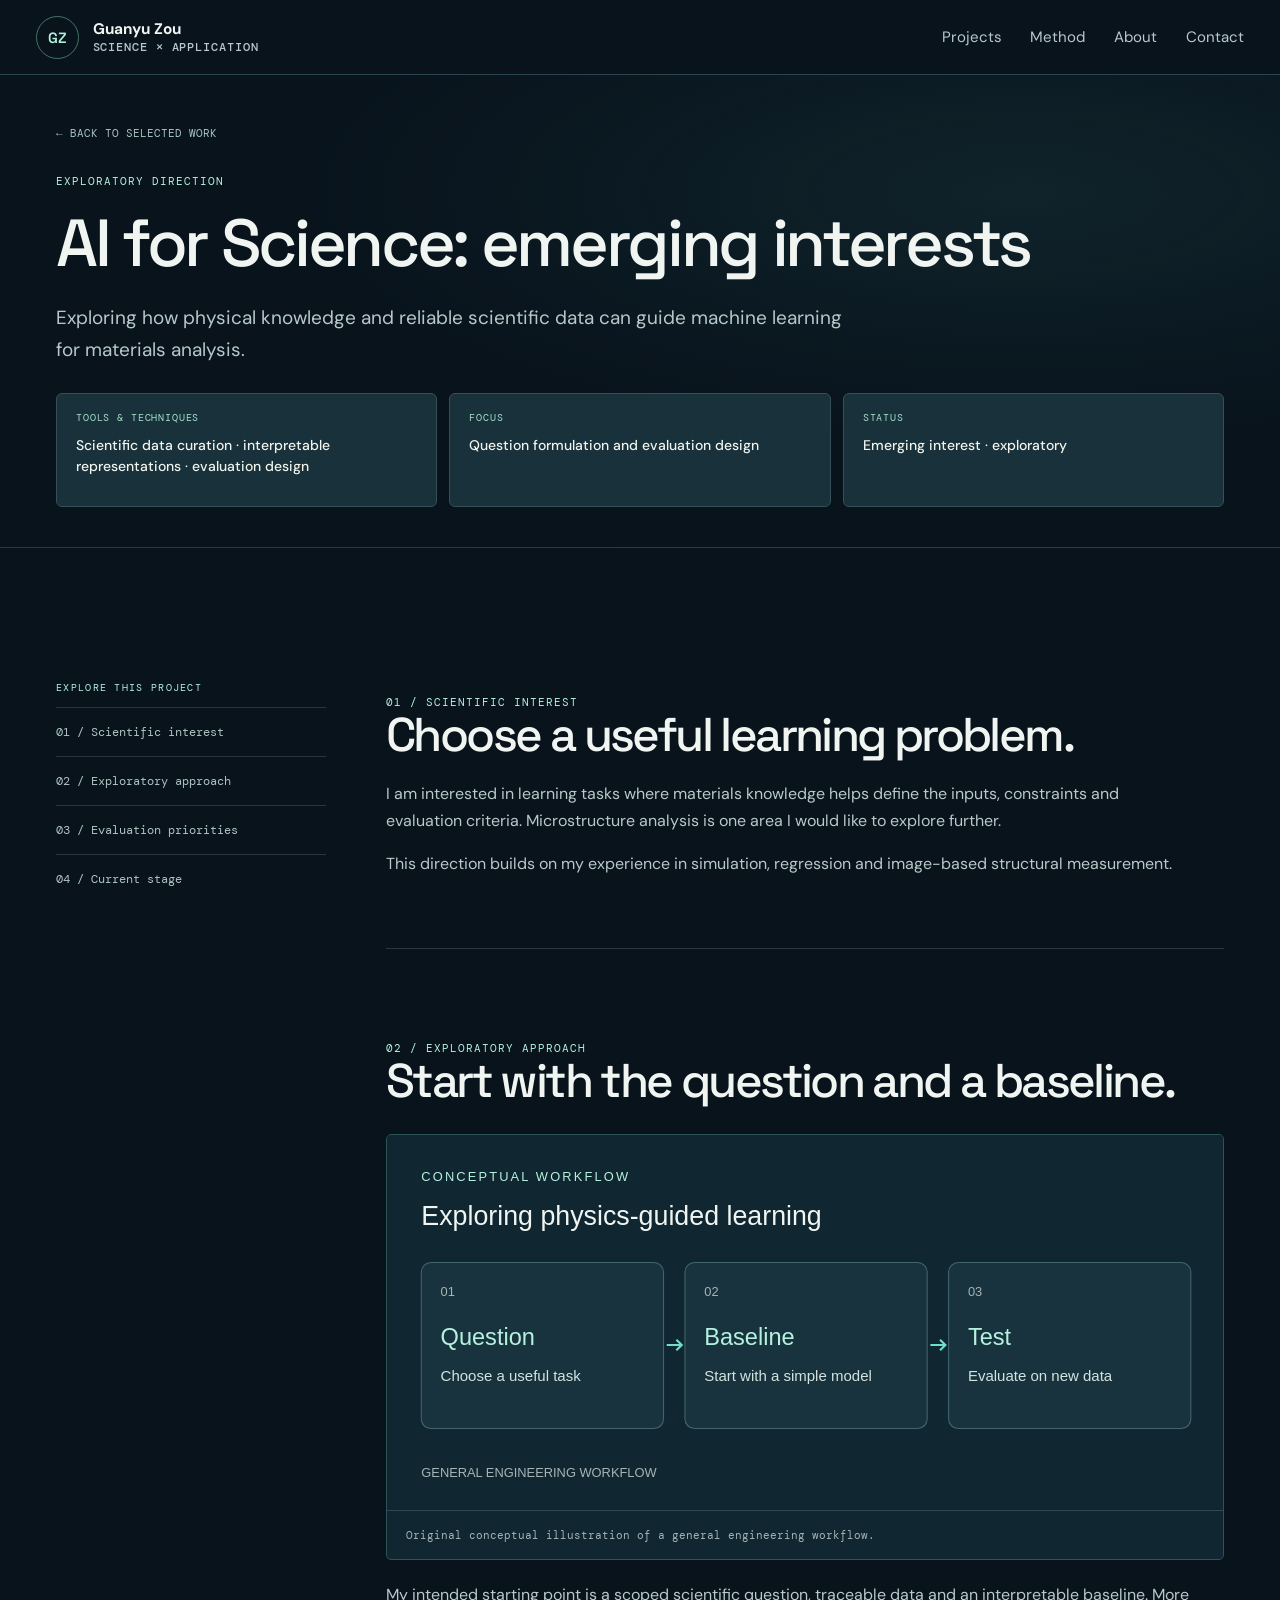
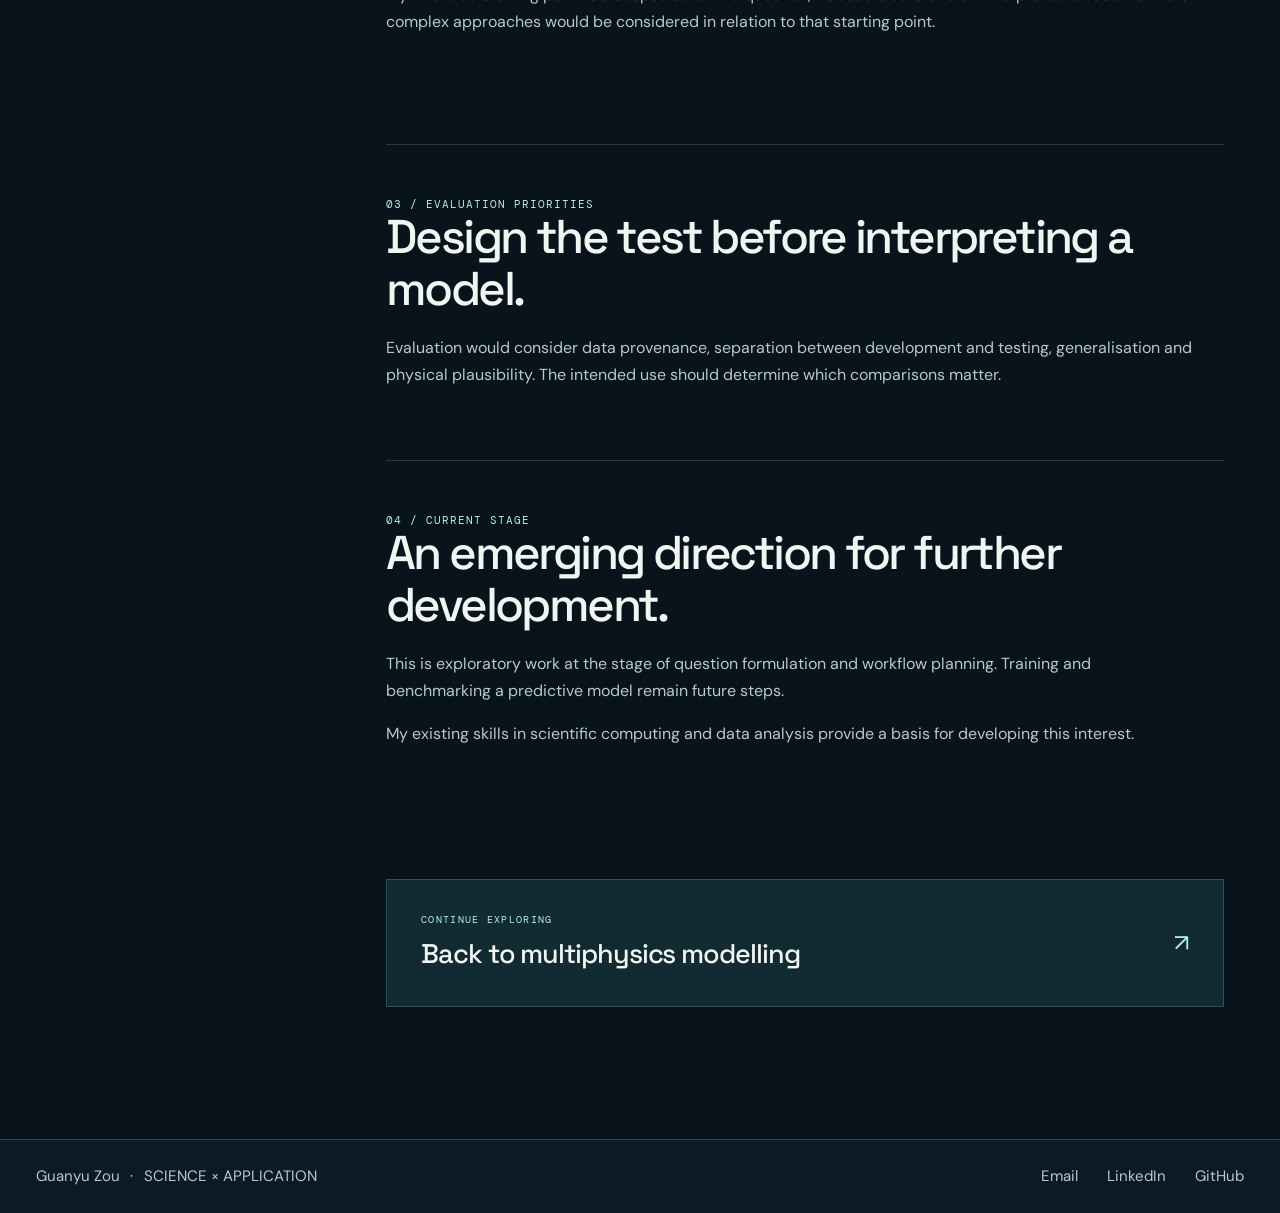
==== commit f6ec4e86: "Build evidence-led research and technology portfolio v2" ====
--- a/ai-for-science.html
+++ b/ai-for-science.html
@@ -4,9 +4,28 @@
 <meta name="theme-color" content="#08131c"/><meta name="robots" content="index,follow"/>
 <link rel="icon" type="image/svg+xml" href="assets/favicon.svg"/><link rel="stylesheet" href="styles.css"/>
 <link rel="canonical" href="https://guanyuzooou.github.io/guanyu-zou-portfolio-public/ai-for-science.html"/>
-<meta property="og:type" content="website"/><meta property="og:site_name" content="Guanyu Zou | Research &amp; Engineering Portfolio"/>
+<meta property="og:type" content="website"/><meta property="og:site_name" content="Guanyu Zou · Research &amp; Technology"/>
 <meta property="og:title" content="AI for Science: emerging interests | Guanyu Zou"/><meta property="og:description" content="Exploring how physical knowledge and reliable scientific data can guide machine learning for materials analysis."/>
-<meta property="og:url" content="https://guanyuzooou.github.io/guanyu-zou-portfolio-public/ai-for-science.html"/><meta property="og:image" content="https://guanyuzooou.github.io/guanyu-zou-portfolio-public/assets/social-preview.png"/>
-<meta property="og:image:width" content="1200"/><meta property="og:image:height" content="630"/><meta property="og:image:alt" content="Guanyu Zou — multiphysics simulation, scientific machine learning and 3D microstructure analysis"/>
-<meta name="twitter:card" content="summary_large_image"/><meta name="twitter:title" content="AI for Science: emerging interests | Guanyu Zou"/><meta name="twitter:description" content="Exploring how physical knowledge and reliable scientific data can guide machine learning for materials analysis."/><meta name="twitter:image" content="https://guanyuzooou.github.io/guanyu-zou-portfolio-public/assets/social-preview.png"/>
-</head><body><a class="skip-link" href="#main-content">Skip to main content</a><header class="site-header"><div class="nav-inner wrap"><a aria-label="Guanyu Zou home" class="brand" href="index.html"><span class="brand-mark">GZ</span><span class="brand-name">GUANYU ZOU<br/>SCIENCE × APPLICATION</span></a><button aria-controls="main-navigation" aria-expanded="false" aria-label="Toggle menu" class="menu-button">☰</button><nav aria-label="Main navigation" class="nav-links" id="main-navigation"><a href="index.html#skills">Technical skills</a><a href="index.html#work">Projects</a><a href="tools.html">Tools</a><a href="index.html#lab">AI for Science</a><a href="index.html#approach">Approach</a><a href="index.html#about">About</a><a href="index.html#contact">Contact ↗</a></nav><a class="nav-cta" href="index.html#work">VIEW MY WORK ↗</a></div></header><main id="main-content"><section class="case-hero"><div class="wrap"><a class="back-link" href="index.html#work">← BACK TO SELECTED WORK</a><div class="case-kicker">EXPLORATORY DIRECTION</div><h1 class="case-title">AI for Science: emerging interests</h1><p class="case-intro">Exploring how physical knowledge and reliable scientific data can guide machine learning for materials analysis.</p><div class="case-toolkit"><div class="case-toolkit-item"><span>TOOLS &amp; TECHNIQUES</span><strong>Scientific data curation · interpretable representations · evaluation design</strong></div><div class="case-toolkit-item"><span>FOCUS</span><strong>Question formulation and evaluation design</strong></div><div class="case-toolkit-item"><span>STATUS</span><strong>Emerging interest · exploratory</strong></div></div></div></section><div class="section wrap case-story"><aside class="case-side" aria-label="Page sections"><p class="mono">EXPLORE THIS PROJECT</p><a href="#challenge">01 / Scientific interest</a><a href="#approach">02 / Exploratory approach</a><a href="#verification">03 / Evaluation priorities</a><a href="#capability">04 / Current stage</a></aside><div class="case-main"><section class="case-chapter" id="challenge"><div class="case-kicker">01 / SCIENTIFIC INTEREST</div><h2>Choose a useful learning problem.</h2><p>I am interested in learning tasks where materials knowledge helps define the inputs, constraints and evaluation criteria. Microstructure analysis is one area I would like to explore further.</p><p>This direction builds on my experience in simulation, regression and image-based structural measurement.</p></section><section class="case-chapter" id="approach"><div class="case-kicker">02 / EXPLORATORY APPROACH</div><h2>Start with the question and a baseline.</h2><figure class="case-figure public-visual"><img src="assets/ai-workflow.svg" width="780" height="350" loading="lazy" alt="Illustrative future learning workflow: scientific question, simple baseline and evaluation"/><figcaption>Original conceptual illustration of a general engineering workflow.</figcaption></figure><p>My intended starting point is a scoped scientific question, traceable data and an interpretable baseline. More complex approaches would be considered in relation to that starting point.</p></section><section class="case-chapter" id="verification"><div class="case-kicker">03 / EVALUATION PRIORITIES</div><h2>Design the test before interpreting a model.</h2><p>Evaluation would consider data provenance, separation between development and testing, generalisation and physical plausibility. The intended use should determine which comparisons matter.</p></section><section class="case-chapter" id="capability"><div class="case-kicker">04 / CURRENT STAGE</div><h2>An emerging direction for further development.</h2><p>This is exploratory work at the stage of question formulation and workflow planning. Training and benchmarking a predictive model remain future steps.</p><p>My existing skills in scientific computing and data analysis provide a basis for developing this interest.</p></section><div class="case-next"><div><span class="mono">CONTINUE EXPLORING</span><h3>Back to multiphysics modelling</h3></div><a aria-label="Explore next project" href="fem.html">↗</a></div></div></div></main><footer class="footer"><div class="wrap footer-inner"><span>© 2026 GUANYU ZOU · RESEARCH &amp; ENGINEERING</span><span>Scientific computing · Modelling · Technical communication</span></div></footer><script defer src="site-config.js"></script><script defer src="script.js"></script></body></html>+<meta property="og:url" content="https://guanyuzooou.github.io/guanyu-zou-portfolio-public/ai-for-science.html"/><meta property="og:image" content="https://guanyuzooou.github.io/guanyu-zou-portfolio-public/assets/social-preview-v2.png"/>
+<meta property="og:image:width" content="1200"/><meta property="og:image:height" content="630"/><meta property="og:image:alt" content="Guanyu Zou, research and technology portfolio"/>
+<meta name="twitter:card" content="summary_large_image"/><meta name="twitter:title" content="AI for Science: emerging interests | Guanyu Zou"/><meta name="twitter:description" content="Exploring how physical knowledge and reliable scientific data can guide machine learning for materials analysis."/><meta name="twitter:image" content="https://guanyuzooou.github.io/guanyu-zou-portfolio-public/assets/social-preview-v2.png"/>
+<link rel="stylesheet" href="portfolio-v2.css"><script src="portfolio-v2.js" defer></script></head><body><a class="skip-link" href="#main-content">Skip to main content</a>
+<header class="v2-header">
+  <div class="v2-wrap v2-header-inner">
+    <a class="v2-brand" href="index.html" aria-label="Guanyu Zou home">
+      <span class="v2-brand-mark" aria-hidden="true">GZ</span>
+      <span><strong>Guanyu Zou</strong><small>SCIENCE × APPLICATION</small></span>
+    </a>
+    <button type="button" class="v2-menu-toggle" aria-expanded="false" aria-controls="portfolio-navigation" hidden>Menu</button>
+    <nav id="portfolio-navigation" class="v2-nav" aria-label="Main navigation"><a href="index.html#work">Projects</a>
+<a href="index.html#approach">Method</a>
+<a href="index.html#about">About</a>
+<a href="index.html#contact">Contact</a></nav>
+  </div>
+</header><main id="main-content"><section class="case-hero"><div class="wrap"><a class="back-link" href="index.html#work">← BACK TO SELECTED WORK</a><div class="case-kicker">EXPLORATORY DIRECTION</div><h1 class="case-title">AI for Science: emerging interests</h1><p class="case-intro">Exploring how physical knowledge and reliable scientific data can guide machine learning for materials analysis.</p><div class="case-toolkit"><div class="case-toolkit-item"><span>TOOLS &amp; TECHNIQUES</span><strong>Scientific data curation · interpretable representations · evaluation design</strong></div><div class="case-toolkit-item"><span>FOCUS</span><strong>Question formulation and evaluation design</strong></div><div class="case-toolkit-item"><span>STATUS</span><strong>Emerging interest · exploratory</strong></div></div></div></section><div class="section wrap case-story"><aside class="case-side" aria-label="Page sections"><p class="mono">EXPLORE THIS PROJECT</p><a href="#challenge">01 / Scientific interest</a><a href="#approach">02 / Exploratory approach</a><a href="#verification">03 / Evaluation priorities</a><a href="#capability">04 / Current stage</a></aside><div class="case-main"><section class="case-chapter" id="challenge"><div class="case-kicker">01 / SCIENTIFIC INTEREST</div><h2>Choose a useful learning problem.</h2><p>I am interested in learning tasks where materials knowledge helps define the inputs, constraints and evaluation criteria. Microstructure analysis is one area I would like to explore further.</p><p>This direction builds on my experience in simulation, regression and image-based structural measurement.</p></section><section class="case-chapter" id="approach"><div class="case-kicker">02 / EXPLORATORY APPROACH</div><h2>Start with the question and a baseline.</h2><figure class="case-figure public-visual"><img src="assets/ai-workflow.svg" width="780" height="350" loading="lazy" alt="Illustrative future learning workflow: scientific question, simple baseline and evaluation"/><figcaption>Original conceptual illustration of a general engineering workflow.</figcaption></figure><p>My intended starting point is a scoped scientific question, traceable data and an interpretable baseline. More complex approaches would be considered in relation to that starting point.</p></section><section class="case-chapter" id="verification"><div class="case-kicker">03 / EVALUATION PRIORITIES</div><h2>Design the test before interpreting a model.</h2><p>Evaluation would consider data provenance, separation between development and testing, generalisation and physical plausibility. The intended use should determine which comparisons matter.</p></section><section class="case-chapter" id="capability"><div class="case-kicker">04 / CURRENT STAGE</div><h2>An emerging direction for further development.</h2><p>This is exploratory work at the stage of question formulation and workflow planning. Training and benchmarking a predictive model remain future steps.</p><p>My existing skills in scientific computing and data analysis provide a basis for developing this interest.</p></section><div class="case-next"><div><span class="mono">CONTINUE EXPLORING</span><h3>Back to multiphysics modelling</h3></div><a aria-label="Explore next project" href="fem.html">↗</a></div></div></div></main><footer class="v2-footer">
+  <div class="v2-wrap"><span>Guanyu Zou <span class="v2-footer-separator">·</span> SCIENCE × APPLICATION</span>
+    <nav aria-label="Contact links"><a href="mailto:guanyuuzouuu@outlook.com">Email</a>
+<a href="https://www.linkedin.com/in/guanyu-zou/">LinkedIn</a>
+<a href="https://github.com/GuanyuZooou">GitHub</a></nav>
+  </div>
+</footer><script defer src="site-config.js"></script><script defer src="script.js"></script></body></html>
--- a/portfolio-v2.css
+++ b/portfolio-v2.css
@@ -0,0 +1,155 @@
+/* Shared v2 presentation. Legacy research pages retain their original body styles. */
+:root {
+  --v2-bg: #08131c;
+  --v2-panel: #10212c;
+  --v2-border: #2b4550;
+  --v2-text: #f0f5f2;
+  --v2-muted: #b8c9ce;
+  --v2-accent: #b2f0d9;
+  --v2-width: 1216px;
+}
+
+.v2-page { color: var(--v2-text); background: var(--v2-bg); font-size: 1rem; line-height: 1.6; }
+.v2-page h1, .v2-page h2, .v2-page h3, .v2-page h4 {
+  font-family: var(--display, system-ui);
+  font-weight: 600;
+  line-height: 1.12;
+  letter-spacing: -.035em;
+  margin: 0;
+}
+.v2-page p { margin: 0; }
+.v2-page em { color: var(--v2-accent); font-style: normal; }
+.v2-page img { max-width: 100%; height: auto; display: block; }
+.v2-page [id], .v2-wrap [id] { scroll-margin-top: 92px; }
+.v2-page :is(a, button):focus-visible, .v2-header :is(a, button):focus-visible, .v2-footer a:focus-visible {
+  outline: 2px solid var(--v2-accent);
+  outline-offset: 4px;
+}
+.v2-page [hidden], .v2-header [hidden] { display: none !important; }
+.v2-wrap { width: min(var(--v2-width), calc(100% - 72px)); margin-inline: auto; }
+.v2-sr-only { position: absolute; width: 1px; height: 1px; overflow: hidden; clip-path: inset(50%); white-space: nowrap; }
+
+.v2-header { position: sticky; z-index: 5; top: 0; background: #08131c; border-bottom: 1px solid var(--v2-border); }
+.v2-header-inner { min-height: 74px; display: flex; align-items: center; justify-content: space-between; gap: 1.25rem; }
+.v2-brand { display: inline-flex; align-items: center; gap: .85rem; }
+.v2-brand-mark { display: grid; place-items: center; width: 43px; height: 43px; font: 600 .93rem var(--display, system-ui); border: 1px solid #467468; border-radius: 50%; color: var(--v2-accent); }
+.v2-brand strong { display: block; font-size: .96rem; color: var(--v2-text); }
+.v2-brand small { display: block; font: 500 .75rem var(--mono, monospace); letter-spacing: .075em; color: var(--v2-muted); }
+.v2-nav, .v2-footer nav { display: flex; gap: 1.8rem; align-items: center; flex-wrap: wrap; }
+.v2-nav a, .v2-footer a { font-size: .94rem; color: var(--v2-muted); }
+.v2-nav a:hover, .v2-footer a:hover { color: var(--v2-accent); }
+.v2-menu-toggle { padding: .52rem .85rem; font: inherit; color: var(--v2-text); background: var(--v2-panel); border: 1px solid var(--v2-border); border-radius: 6px; cursor: pointer; }
+.v2-footer { background: #0c1a24; border-top: 1px solid var(--v2-border); }
+.v2-footer .v2-wrap { display: flex; flex-wrap: wrap; justify-content: space-between; gap: 1.25rem; align-items: center; padding-block: 1.65rem; font-size: .94rem; color: var(--v2-muted); }
+.v2-footer-separator { color: var(--v2-accent); padding-inline: .4rem; }
+
+.v2-hero { background: radial-gradient(ellipse at 73% 32%, #14333a 0%, var(--v2-bg) 70%); border-bottom: 1px solid var(--v2-border); }
+.v2-hero-grid { display: grid; grid-template-columns: 1.12fr .88fr; gap: clamp(2rem, 5.3vw, 5rem); align-items: center; padding-block: clamp(3.5rem, 7vw, 6.2rem); }
+.v2-kicker { font: 500 .82rem/1.5 var(--mono, monospace); letter-spacing: .08em; text-transform: uppercase; color: var(--v2-accent); }
+.v2-kicker span, .v2-hero-note span { padding-inline: .25rem; }
+.v2-hero h1 { margin: .8rem 0 1.35rem; font-size: clamp(3.15rem, 5.3vw, 5.45rem); letter-spacing: -.063em; line-height: .99; }
+.v2-page .v2-lead { font-size: clamp(1.1rem, 1.6vw, 1.27rem); line-height: 1.55; max-width: 63ch; color: var(--v2-muted); }
+.v2-actions { display: flex; flex-wrap: wrap; gap: .7rem; align-items: center; margin-top: 1.6rem; }
+.v2-button { display: inline-flex; min-height: 44px; align-items: center; justify-content: center; border: 1px solid #46636a; border-radius: 6px; padding: .58rem .95rem; background: #11232d; color: var(--v2-text); font-size: .96rem; font-weight: 600; }
+.v2-button:hover { border-color: var(--v2-accent); }
+.v2-button-primary { background: var(--v2-accent); color: #102921; border-color: var(--v2-accent); }
+.v2-button-primary:hover { background: #d9ffef; color: #102921; }
+.v2-page .v2-hero-note { margin-top: 1.55rem; color: var(--v2-muted); font-size: .88rem; }
+.v2-hero-evidence { min-width: 0; margin: 0; border: 1px solid var(--v2-border); border-radius: 10px; overflow: hidden; background: var(--v2-panel); }
+.v2-figure-head { display: flex; justify-content: space-between; padding: .75rem 1rem; gap: .75rem; font: 500 .78rem var(--mono, monospace); color: var(--v2-accent); }
+.v2-hero-evidence img { width: 100%; aspect-ratio: 1323 / 763; object-fit: contain; background: #f4f7f6; }
+.v2-hero-evidence figcaption { display: grid; gap: .38rem; padding: 1rem 1.25rem 1.15rem; color: var(--v2-muted); }
+.v2-hero-evidence figcaption strong { color: var(--v2-text); font-size: 1.16rem; }
+.v2-text-link, .v2-method a, .v2-case-aside a, .v2-case-figure figcaption a, .v2-evidence-links a, .v2-related a { color: var(--v2-accent); text-decoration: underline; text-underline-offset: .22em; }
+.v2-text-link:hover, .v2-method a:hover, .v2-case-aside a:hover, .v2-case-figure figcaption a:hover, .v2-evidence-links a:hover, .v2-related a:hover { color: #e4fff5; }
+
+.v2-section { padding-block: clamp(3.3rem, 6.5vw, 5.4rem); }
+.v2-section-head { display: grid; grid-template-columns: 1.2fr .8fr; align-items: end; gap: 1.5rem; margin-bottom: 2rem; }
+.v2-section-head h2, .v2-about h2, .v2-contact h2 { font-size: clamp(2.3rem, 4.2vw, 3.8rem); margin-top: .32rem; }
+.v2-section-head > p { color: var(--v2-muted); max-width: 44ch; }
+.v2-feature-grid { display: grid; grid-template-columns: repeat(3, minmax(0, 1fr)); gap: 1rem; }
+.v2-feature-card { overflow: hidden; border: 1px solid var(--v2-border); border-radius: 8px; background: var(--v2-panel); }
+.v2-feature-image { background: #eaf0ee; }
+.v2-feature-image img { width: 100%; height: auto; aspect-ratio: 1.8; object-fit: contain; }
+.v2-feature-body { padding: 1rem 1.15rem 1.25rem; }
+.v2-feature-body h3 { margin: .38rem 0 .65rem; font-size: 1.44rem; }
+.v2-feature-body h3 a, .v2-project-row h4 a { text-decoration: underline; text-underline-offset: .18em; text-decoration-color: #587c79; }
+.v2-feature-body h3 a:hover, .v2-project-row h4 a:hover { color: var(--v2-accent); }
+.v2-feature-body > p:last-child, .v2-project-group p { color: var(--v2-muted); }
+.v2-directory { border-block: 1px solid var(--v2-border); background: #0d1b25; }
+.v2-filters { display: flex; align-items: center; flex-wrap: wrap; gap: .62rem; margin-bottom: 1.7rem; }
+.v2-filters button { min-height: 44px; cursor: pointer; padding: .45rem .83rem; border: 1px solid var(--v2-border); border-radius: 6px; background: transparent; color: var(--v2-text); font: inherit; }
+.v2-filters [aria-pressed="true"] { background: var(--v2-accent); color: #102921; border-color: var(--v2-accent); font-weight: 600; }
+.v2-project-group { display: grid; grid-template-columns: minmax(0, .38fr) minmax(0, .62fr); gap: 1.5rem; border-top: 1px solid var(--v2-border); padding: 1.55rem 0; }
+.v2-project-group h3 { color: var(--v2-accent); font-size: 1.53rem; margin-bottom: .55rem; }
+.v2-project-group > div > p { max-width: 31ch; }
+.v2-project-group ul, .v2-case-aside ul { list-style: none; padding: 0; margin: 0; }
+.v2-project-row { display: flex; justify-content: space-between; align-items: start; gap: 1rem; padding-block: .8rem; }
+.v2-project-row:first-child { padding-top: 0; }
+.v2-project-row + .v2-project-row { border-top: 1px solid var(--v2-border); }
+.v2-project-row h4 { margin-bottom: .2rem; font-size: 1.12rem; }
+.v2-project-state { flex: 0 0 10rem; text-align: right; color: var(--v2-accent); font-size: .84rem; line-height: 1.45; }
+.v2-disclosure { border-left: 2px solid #508d7e; padding: .4rem 1.1rem; max-width: 78ch; margin-top: 1.6rem; color: var(--v2-muted); }
+.v2-disclosure h3 { color: var(--v2-text); font-size: 1rem; margin-bottom: .25rem; }
+
+.v2-method { display: grid; grid-template-columns: repeat(3, minmax(0, 1fr)); gap: 1px; padding: 1px; list-style: none; background: var(--v2-border); margin: 0; }
+.v2-method li { background: var(--v2-bg); padding: 1.25rem; }
+.v2-method h3 { color: var(--v2-accent); font-size: 1.34rem; margin-bottom: .55rem; }
+.v2-method p { color: var(--v2-muted); margin-bottom: .65rem; }
+.v2-method a { font-size: .94rem; }
+.v2-about { background: #11242c; border-block: 1px solid var(--v2-border); }
+.v2-about-grid { display: grid; grid-template-columns: .37fr .63fr; gap: 1.5rem; }
+.v2-about-grid > div:last-child > p + p { margin-top: 1rem; }
+.v2-viva { background: var(--v2-bg); padding: .88rem 1rem; border-left: 2px solid #508d7e; }
+.v2-contact { display: flex; justify-content: space-between; gap: 1.5rem; align-items: center; flex-wrap: wrap; }
+.v2-contact .v2-actions { margin-top: 0; }
+
+.v2-case-header { background: radial-gradient(ellipse at 74% 25%, #14333a, var(--v2-bg) 70%); border-bottom: 1px solid var(--v2-border); padding-block: clamp(2.7rem, 6.1vw, 4.7rem); }
+.v2-case-header .v2-kicker { margin-top: 1.65rem; }
+.v2-case-header h1 { font-size: clamp(2.5rem, 5.6vw, 5rem); max-width: 18ch; margin: .5rem 0 .95rem; }
+.v2-tags { padding: 0; margin: 1.2rem 0 0; display: flex; flex-wrap: wrap; gap: .45rem; list-style: none; }
+.v2-tags li { color: var(--v2-muted); background: #0e212a; border: 1px solid var(--v2-border); border-radius: 4px; padding: .22rem .5rem; font-size: .86rem; }
+.v2-case-content { display: grid; grid-template-columns: minmax(180px, .24fr) minmax(0, .76fr); gap: clamp(1.7rem, 5vw, 5rem); padding-block: 3rem 5rem; }
+.v2-case-aside { position: sticky; top: 100px; align-self: start; }
+.v2-case-aside li { border-top: 1px solid var(--v2-border); padding: .62rem 0; }
+.v2-case-aside ul { margin-top: .65rem; }
+.v2-page .v2-reviewed { font-size: .88rem; color: var(--v2-muted); margin-top: 1rem; }
+.v2-page .v2-case-outcome { border-left: 2px solid #69b6a0; padding-left: 1rem; font-size: 1.23rem; color: var(--v2-accent); margin-bottom: 1.6rem; }
+.v2-case-figure { border: 1px solid var(--v2-border); border-radius: 8px; background: var(--v2-panel); overflow: hidden; margin: 0 0 1.8rem; }
+.v2-case-figure img { width: 100%; }
+.v2-case-figure figcaption { color: var(--v2-muted); padding: .75rem 1rem; font-size: .94rem; }
+.v2-case-figure figcaption > span { display: block; }
+.v2-case-section { border-top: 1px solid var(--v2-border); padding: 1.65rem 0; }
+.v2-case-section h2 { margin-bottom: .75rem; font-size: clamp(1.55rem, 2.75vw, 2.2rem); }
+.v2-case-section p { color: var(--v2-muted); max-width: 72ch; }
+.v2-evidence-links { display: flex; flex-wrap: wrap; gap: .5rem 1.15rem; list-style: none; padding: 0; margin: .9rem 0 0; }
+.v2-related { border: 1px solid var(--v2-border); background: var(--v2-panel); border-radius: 7px; padding: 1rem; }
+.v2-related a { display: inline-block; margin-top: .25rem; }
+
+@media (max-width: 940px) {
+  .v2-wrap { width: calc(100% - 48px); }
+  .v2-hero-grid { gap: 2.2rem; }
+  .v2-hero h1 { font-size: clamp(2.95rem, 6vw, 4.3rem); }
+  .v2-feature-grid { grid-template-columns: repeat(2, minmax(0, 1fr)); }
+}
+@media (max-width: 700px) {
+  .v2-wrap { width: calc(100% - 36px); }
+  .v2-header-inner { min-height: 64px; flex-wrap: wrap; gap: .45rem 1rem; padding-block: .62rem; }
+  .v2-brand-mark { width: 39px; height: 39px; }
+  .v2-nav { width: 100%; justify-content: space-between; gap: .4rem; padding-top: .35rem; }
+  .v2-nav a { padding-block: .4rem; }
+  .v2-hero-grid, .v2-section-head, .v2-project-group, .v2-about-grid, .v2-case-content { grid-template-columns: 1fr; }
+  .v2-hero-grid { padding-block: 2.75rem 2rem; }
+  .v2-hero h1 { font-size: clamp(2.85rem, 9.9vw, 4.35rem); }
+  .v2-section-head { gap: .85rem; }
+  .v2-project-group { gap: 1rem; }
+  .v2-project-state { flex-basis: 7.25rem; }
+  .v2-method { grid-template-columns: repeat(2, minmax(0, 1fr)); }
+  .v2-case-aside { position: static; }
+}
+@media (max-width: 460px) {
+  .v2-feature-grid, .v2-method { grid-template-columns: 1fr; }
+  .v2-project-row { display: block; }
+  .v2-project-state { display: inline-block; margin-top: .3rem; text-align: left; }
+  .v2-case-content { padding-block: 2rem 3rem; }
+}
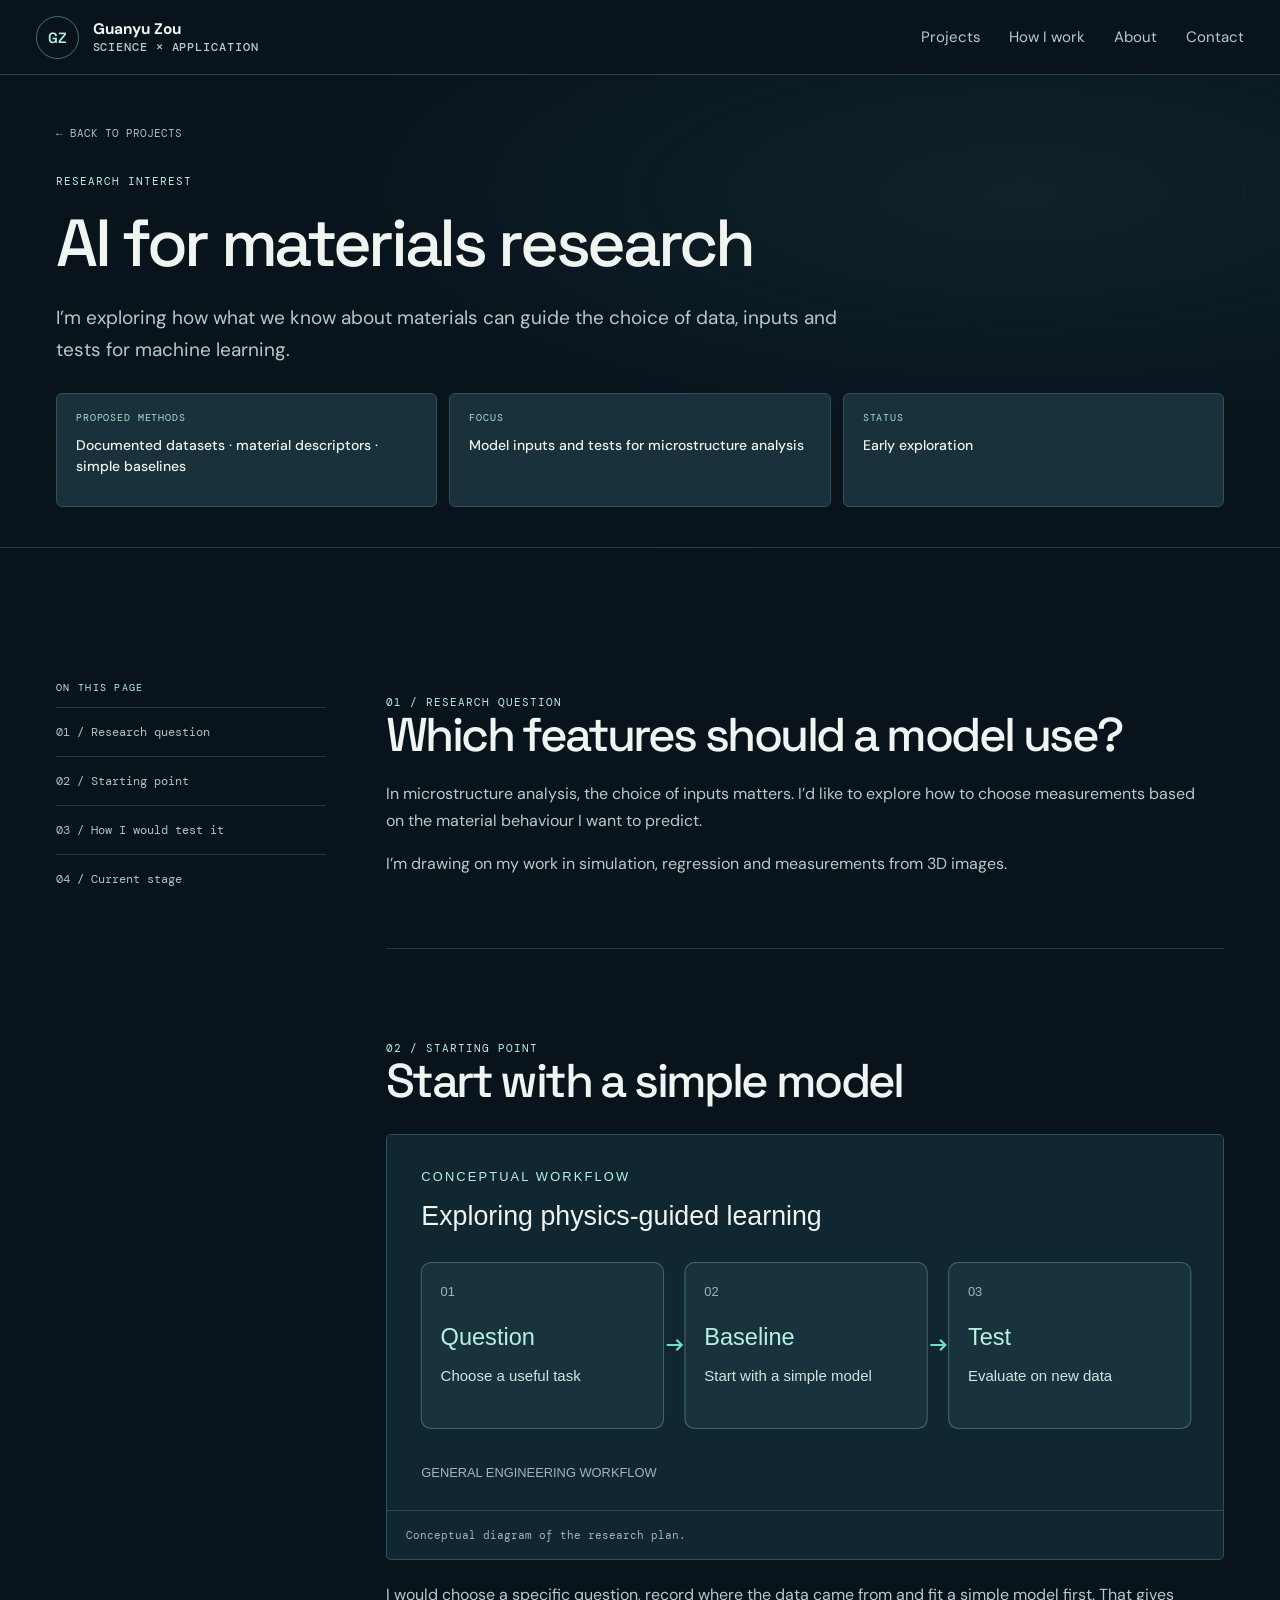
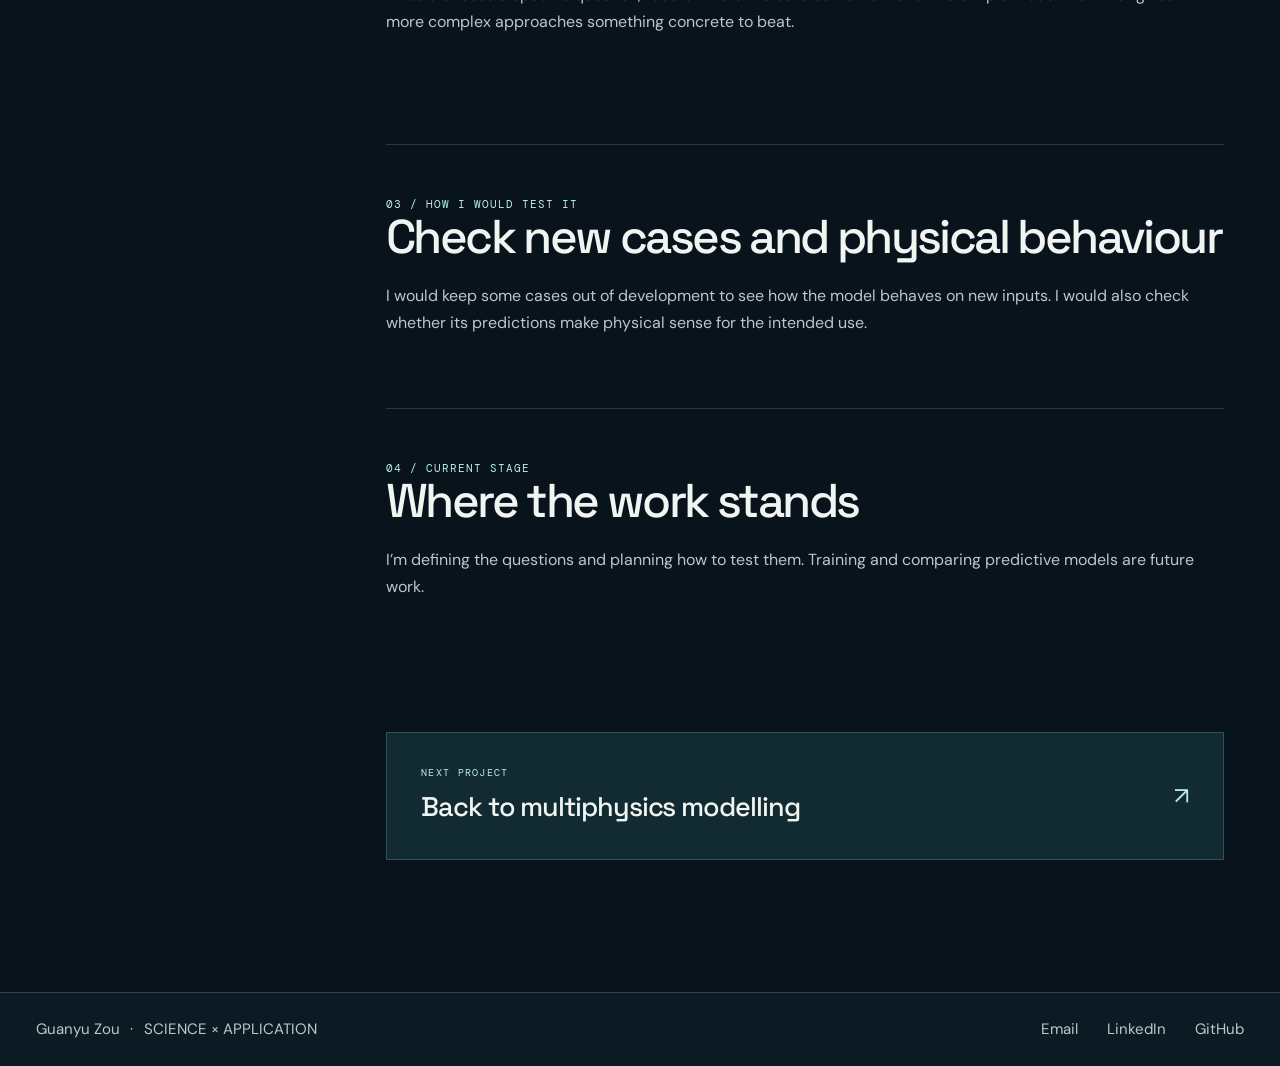
==== commit 23792d13: "Rewrite portfolio copy and align public claims with research experience" ====
--- a/ai-for-science.html
+++ b/ai-for-science.html
@@ -1,14 +1,14 @@
 <!doctype html><html lang="en"><head>
 <meta charset="utf-8"/><meta name="viewport" content="width=device-width, initial-scale=1"/>
-<title>AI for Science: emerging interests | Guanyu Zou</title><meta name="description" content="Exploring how physical knowledge and reliable scientific data can guide machine learning for materials analysis."/>
+<title>AI for materials research | Guanyu Zou</title><meta name="description" content="I’m exploring how what we know about materials can guide the choice of data, inputs and tests for machine learning."/>
 <meta name="theme-color" content="#08131c"/><meta name="robots" content="index,follow"/>
 <link rel="icon" type="image/svg+xml" href="assets/favicon.svg"/><link rel="stylesheet" href="styles.css"/>
 <link rel="canonical" href="https://guanyuzooou.github.io/guanyu-zou-portfolio-public/ai-for-science.html"/>
 <meta property="og:type" content="website"/><meta property="og:site_name" content="Guanyu Zou · Research &amp; Technology"/>
-<meta property="og:title" content="AI for Science: emerging interests | Guanyu Zou"/><meta property="og:description" content="Exploring how physical knowledge and reliable scientific data can guide machine learning for materials analysis."/>
+<meta property="og:title" content="AI for materials research | Guanyu Zou"/><meta property="og:description" content="I’m exploring how what we know about materials can guide the choice of data, inputs and tests for machine learning."/>
 <meta property="og:url" content="https://guanyuzooou.github.io/guanyu-zou-portfolio-public/ai-for-science.html"/><meta property="og:image" content="https://guanyuzooou.github.io/guanyu-zou-portfolio-public/assets/social-preview-v2.png"/>
 <meta property="og:image:width" content="1200"/><meta property="og:image:height" content="630"/><meta property="og:image:alt" content="Guanyu Zou, research and technology portfolio"/>
-<meta name="twitter:card" content="summary_large_image"/><meta name="twitter:title" content="AI for Science: emerging interests | Guanyu Zou"/><meta name="twitter:description" content="Exploring how physical knowledge and reliable scientific data can guide machine learning for materials analysis."/><meta name="twitter:image" content="https://guanyuzooou.github.io/guanyu-zou-portfolio-public/assets/social-preview-v2.png"/>
+<meta name="twitter:card" content="summary_large_image"/><meta name="twitter:title" content="AI for materials research | Guanyu Zou"/><meta name="twitter:description" content="I’m exploring how what we know about materials can guide the choice of data, inputs and tests for machine learning."/><meta name="twitter:image" content="https://guanyuzooou.github.io/guanyu-zou-portfolio-public/assets/social-preview-v2.png"/>
 <link rel="stylesheet" href="portfolio-v2.css"><script src="portfolio-v2.js" defer></script></head><body><a class="skip-link" href="#main-content">Skip to main content</a>
 <header class="v2-header">
   <div class="v2-wrap v2-header-inner">
@@ -18,11 +18,11 @@
     </a>
     <button type="button" class="v2-menu-toggle" aria-expanded="false" aria-controls="portfolio-navigation" hidden>Menu</button>
     <nav id="portfolio-navigation" class="v2-nav" aria-label="Main navigation"><a href="index.html#work">Projects</a>
-<a href="index.html#approach">Method</a>
+<a href="index.html#approach">How I work</a>
 <a href="index.html#about">About</a>
 <a href="index.html#contact">Contact</a></nav>
   </div>
-</header><main id="main-content"><section class="case-hero"><div class="wrap"><a class="back-link" href="index.html#work">← BACK TO SELECTED WORK</a><div class="case-kicker">EXPLORATORY DIRECTION</div><h1 class="case-title">AI for Science: emerging interests</h1><p class="case-intro">Exploring how physical knowledge and reliable scientific data can guide machine learning for materials analysis.</p><div class="case-toolkit"><div class="case-toolkit-item"><span>TOOLS &amp; TECHNIQUES</span><strong>Scientific data curation · interpretable representations · evaluation design</strong></div><div class="case-toolkit-item"><span>FOCUS</span><strong>Question formulation and evaluation design</strong></div><div class="case-toolkit-item"><span>STATUS</span><strong>Emerging interest · exploratory</strong></div></div></div></section><div class="section wrap case-story"><aside class="case-side" aria-label="Page sections"><p class="mono">EXPLORE THIS PROJECT</p><a href="#challenge">01 / Scientific interest</a><a href="#approach">02 / Exploratory approach</a><a href="#verification">03 / Evaluation priorities</a><a href="#capability">04 / Current stage</a></aside><div class="case-main"><section class="case-chapter" id="challenge"><div class="case-kicker">01 / SCIENTIFIC INTEREST</div><h2>Choose a useful learning problem.</h2><p>I am interested in learning tasks where materials knowledge helps define the inputs, constraints and evaluation criteria. Microstructure analysis is one area I would like to explore further.</p><p>This direction builds on my experience in simulation, regression and image-based structural measurement.</p></section><section class="case-chapter" id="approach"><div class="case-kicker">02 / EXPLORATORY APPROACH</div><h2>Start with the question and a baseline.</h2><figure class="case-figure public-visual"><img src="assets/ai-workflow.svg" width="780" height="350" loading="lazy" alt="Illustrative future learning workflow: scientific question, simple baseline and evaluation"/><figcaption>Original conceptual illustration of a general engineering workflow.</figcaption></figure><p>My intended starting point is a scoped scientific question, traceable data and an interpretable baseline. More complex approaches would be considered in relation to that starting point.</p></section><section class="case-chapter" id="verification"><div class="case-kicker">03 / EVALUATION PRIORITIES</div><h2>Design the test before interpreting a model.</h2><p>Evaluation would consider data provenance, separation between development and testing, generalisation and physical plausibility. The intended use should determine which comparisons matter.</p></section><section class="case-chapter" id="capability"><div class="case-kicker">04 / CURRENT STAGE</div><h2>An emerging direction for further development.</h2><p>This is exploratory work at the stage of question formulation and workflow planning. Training and benchmarking a predictive model remain future steps.</p><p>My existing skills in scientific computing and data analysis provide a basis for developing this interest.</p></section><div class="case-next"><div><span class="mono">CONTINUE EXPLORING</span><h3>Back to multiphysics modelling</h3></div><a aria-label="Explore next project" href="fem.html">↗</a></div></div></div></main><footer class="v2-footer">
+</header><main id="main-content"><section class="case-hero"><div class="wrap"><a class="back-link" href="index.html#work">← BACK TO PROJECTS</a><div class="case-kicker">RESEARCH INTEREST</div><h1 class="case-title">AI for materials research</h1><p class="case-intro">I’m exploring how what we know about materials can guide the choice of data, inputs and tests for machine learning.</p><div class="case-toolkit"><div class="case-toolkit-item"><span>PROPOSED METHODS</span><strong>Documented datasets · material descriptors · simple baselines</strong></div><div class="case-toolkit-item"><span>FOCUS</span><strong>Model inputs and tests for microstructure analysis</strong></div><div class="case-toolkit-item"><span>STATUS</span><strong>Early exploration</strong></div></div></div></section><div class="section wrap case-story"><aside class="case-side" aria-label="Page sections"><p class="mono">ON THIS PAGE</p><a href="#challenge">01 / Research question</a><a href="#approach">02 / Starting point</a><a href="#verification">03 / How I would test it</a><a href="#capability">04 / Current stage</a></aside><div class="case-main"><section class="case-chapter" id="challenge"><div class="case-kicker">01 / RESEARCH QUESTION</div><h2>Which features should a model use?</h2><p>In microstructure analysis, the choice of inputs matters. I’d like to explore how to choose measurements based on the material behaviour I want to predict.</p><p>I’m drawing on my work in simulation, regression and measurements from 3D images.</p></section><section class="case-chapter" id="approach"><div class="case-kicker">02 / STARTING POINT</div><h2>Start with a simple model</h2><figure class="case-figure public-visual"><img src="assets/ai-workflow.svg" width="780" height="350" loading="lazy" alt="Illustration of a proposed workflow for choosing a research question, setting a simple baseline and planning the tests"/><figcaption>Conceptual diagram of the research plan.</figcaption></figure><p>I would choose a specific question, record where the data came from and fit a simple model first. That gives more complex approaches something concrete to beat.</p></section><section class="case-chapter" id="verification"><div class="case-kicker">03 / HOW I WOULD TEST IT</div><h2>Check new cases and physical behaviour</h2><p>I would keep some cases out of development to see how the model behaves on new inputs. I would also check whether its predictions make physical sense for the intended use.</p></section><section class="case-chapter" id="capability"><div class="case-kicker">04 / CURRENT STAGE</div><h2>Where the work stands</h2><p>I’m defining the questions and planning how to test them. Training and comparing predictive models are future work.</p></section><div class="case-next"><div><span class="mono">NEXT PROJECT</span><h3>Back to multiphysics modelling</h3></div><a aria-label="Read the next project" href="fem.html">↗</a></div></div></div></main><footer class="v2-footer">
   <div class="v2-wrap"><span>Guanyu Zou <span class="v2-footer-separator">·</span> SCIENCE × APPLICATION</span>
     <nav aria-label="Contact links"><a href="mailto:guanyuuzouuu@outlook.com">Email</a>
 <a href="https://www.linkedin.com/in/guanyu-zou/">LinkedIn</a>
--- a/portfolio-v2.css
+++ b/portfolio-v2.css
@@ -1,4 +1,4 @@
-/* Shared v2 presentation. Legacy research pages retain their original body styles. */
+/* Shared portfolio presentation. Legacy research pages retain their original body styles. */
 :root {
   --v2-bg: #08131c;
   --v2-panel: #10212c;
@@ -27,7 +27,6 @@
 }
 .v2-page [hidden], .v2-header [hidden] { display: none !important; }
 .v2-wrap { width: min(var(--v2-width), calc(100% - 72px)); margin-inline: auto; }
-.v2-sr-only { position: absolute; width: 1px; height: 1px; overflow: hidden; clip-path: inset(50%); white-space: nowrap; }
 
 .v2-header { position: sticky; z-index: 5; top: 0; background: #08131c; border-bottom: 1px solid var(--v2-border); }
 .v2-header-inner { min-height: 74px; display: flex; align-items: center; justify-content: space-between; gap: 1.25rem; }
@@ -43,10 +42,10 @@
 .v2-footer .v2-wrap { display: flex; flex-wrap: wrap; justify-content: space-between; gap: 1.25rem; align-items: center; padding-block: 1.65rem; font-size: .94rem; color: var(--v2-muted); }
 .v2-footer-separator { color: var(--v2-accent); padding-inline: .4rem; }
 
-.v2-hero { background: radial-gradient(ellipse at 73% 32%, #14333a 0%, var(--v2-bg) 70%); border-bottom: 1px solid var(--v2-border); }
-.v2-hero-grid { display: grid; grid-template-columns: 1.12fr .88fr; gap: clamp(2rem, 5.3vw, 5rem); align-items: center; padding-block: clamp(3.5rem, 7vw, 6.2rem); }
+.v2-hero { background: #0b1821; border-bottom: 1px solid var(--v2-border); }
+.v2-hero-grid { display: grid; grid-template-columns: 1.08fr .92fr; gap: clamp(2rem, 4.3vw, 4.2rem); align-items: center; padding-block: clamp(3.3rem, 6.1vw, 5.7rem); }
 .v2-kicker { font: 500 .82rem/1.5 var(--mono, monospace); letter-spacing: .08em; text-transform: uppercase; color: var(--v2-accent); }
-.v2-kicker span, .v2-hero-note span { padding-inline: .25rem; }
+.v2-kicker span { padding-inline: .25rem; }
 .v2-hero h1 { margin: .8rem 0 1.35rem; font-size: clamp(3.15rem, 5.3vw, 5.45rem); letter-spacing: -.063em; line-height: .99; }
 .v2-page .v2-lead { font-size: clamp(1.1rem, 1.6vw, 1.27rem); line-height: 1.55; max-width: 63ch; color: var(--v2-muted); }
 .v2-actions { display: flex; flex-wrap: wrap; gap: .7rem; align-items: center; margin-top: 1.6rem; }
@@ -54,52 +53,205 @@
 .v2-button:hover { border-color: var(--v2-accent); }
 .v2-button-primary { background: var(--v2-accent); color: #102921; border-color: var(--v2-accent); }
 .v2-button-primary:hover { background: #d9ffef; color: #102921; }
-.v2-page .v2-hero-note { margin-top: 1.55rem; color: var(--v2-muted); font-size: .88rem; }
-.v2-hero-evidence { min-width: 0; margin: 0; border: 1px solid var(--v2-border); border-radius: 10px; overflow: hidden; background: var(--v2-panel); }
-.v2-figure-head { display: flex; justify-content: space-between; padding: .75rem 1rem; gap: .75rem; font: 500 .78rem var(--mono, monospace); color: var(--v2-accent); }
-.v2-hero-evidence img { width: 100%; aspect-ratio: 1323 / 763; object-fit: contain; background: #f4f7f6; }
-.v2-hero-evidence figcaption { display: grid; gap: .38rem; padding: 1rem 1.25rem 1.15rem; color: var(--v2-muted); }
-.v2-hero-evidence figcaption strong { color: var(--v2-text); font-size: 1.16rem; }
+.v2-practice-grid {
+  display: grid;
+  grid-template-columns: repeat(2, minmax(0, 1fr));
+  gap: .67rem;
+  min-width: 0;
+}
+.v2-practice-tile {
+  display: flex;
+  flex-direction: column;
+  min-width: 0;
+  padding: .52rem;
+  border: 1px solid var(--v2-border);
+  border-radius: 8px;
+  background: #10212a;
+}
+.v2-practice-tile:is(:hover, :focus-visible) { border-color: #70ab97; background: #152c34; }
+.v2-practice-tile span {
+  display: block;
+  margin: .56rem .35rem .22rem;
+  color: var(--v2-text);
+  font-size: .95rem;
+  font-weight: 600;
+  line-height: 1.3;
+}
+.v2-practice-tile small { display: block; margin-top: .15rem; color: var(--v2-muted); font-size: .78rem; font-weight: 400; }
+.v2-practice-tile:is(:hover, :focus-visible) span { color: var(--v2-accent); }
+.v2-practice-engineering { grid-column: 1 / -1; }
+.v2-practice-media {
+  display: grid;
+  place-items: center;
+  height: clamp(80px, 8vw, 112px);
+  background: #0a171f;
+  border-radius: 4px;
+  overflow: hidden;
+}
+.v2-practice-engineering .v2-practice-media {
+  height: auto;
+  aspect-ratio: 3.7;
+  background: #e7ece9;
+}
+.v2-practice-colour .v2-practice-media { background: #e7ece9; }
+.v2-practice-media img {
+  width: 100%;
+  height: 100%;
+  min-height: 0;
+  object-fit: contain;
+}
 .v2-text-link, .v2-method a, .v2-case-aside a, .v2-case-figure figcaption a, .v2-evidence-links a, .v2-related a { color: var(--v2-accent); text-decoration: underline; text-underline-offset: .22em; }
 .v2-text-link:hover, .v2-method a:hover, .v2-case-aside a:hover, .v2-case-figure figcaption a:hover, .v2-evidence-links a:hover, .v2-related a:hover { color: #e4fff5; }
 
-.v2-section { padding-block: clamp(3.3rem, 6.5vw, 5.4rem); }
+.v2-section { padding-block: clamp(2.8rem, 5.8vw, 5.1rem); }
 .v2-section-head { display: grid; grid-template-columns: 1.2fr .8fr; align-items: end; gap: 1.5rem; margin-bottom: 2rem; }
 .v2-section-head h2, .v2-about h2, .v2-contact h2 { font-size: clamp(2.3rem, 4.2vw, 3.8rem); margin-top: .32rem; }
 .v2-section-head > p { color: var(--v2-muted); max-width: 44ch; }
 .v2-feature-grid { display: grid; grid-template-columns: repeat(3, minmax(0, 1fr)); gap: 1rem; }
-.v2-feature-card { overflow: hidden; border: 1px solid var(--v2-border); border-radius: 8px; background: var(--v2-panel); }
-.v2-feature-image { background: #eaf0ee; }
-.v2-feature-image img { width: 100%; height: auto; aspect-ratio: 1.8; object-fit: contain; }
-.v2-feature-body { padding: 1rem 1.15rem 1.25rem; }
-.v2-feature-body h3 { margin: .38rem 0 .65rem; font-size: 1.44rem; }
-.v2-feature-body h3 a, .v2-project-row h4 a { text-decoration: underline; text-underline-offset: .18em; text-decoration-color: #587c79; }
-.v2-feature-body h3 a:hover, .v2-project-row h4 a:hover { color: var(--v2-accent); }
-.v2-feature-body > p:last-child, .v2-project-group p { color: var(--v2-muted); }
-.v2-directory { border-block: 1px solid var(--v2-border); background: #0d1b25; }
-.v2-filters { display: flex; align-items: center; flex-wrap: wrap; gap: .62rem; margin-bottom: 1.7rem; }
-.v2-filters button { min-height: 44px; cursor: pointer; padding: .45rem .83rem; border: 1px solid var(--v2-border); border-radius: 6px; background: transparent; color: var(--v2-text); font: inherit; }
-.v2-filters [aria-pressed="true"] { background: var(--v2-accent); color: #102921; border-color: var(--v2-accent); font-weight: 600; }
-.v2-project-group { display: grid; grid-template-columns: minmax(0, .38fr) minmax(0, .62fr); gap: 1.5rem; border-top: 1px solid var(--v2-border); padding: 1.55rem 0; }
-.v2-project-group h3 { color: var(--v2-accent); font-size: 1.53rem; margin-bottom: .55rem; }
-.v2-project-group > div > p { max-width: 31ch; }
+.v2-feature-card {
+  display: flex;
+  flex-direction: column;
+  min-width: 0;
+  border: 1px solid var(--v2-border);
+  border-radius: 8px;
+  background: var(--v2-panel);
+}
+.v2-feature-card:focus-within { border-color: #70ab97; }
+.v2-feature-image {
+  margin: .55rem .55rem 0;
+  background: #182a33;
+  border-radius: 4px;
+  overflow: hidden;
+}
+.v2-feature-image img { width: 100%; aspect-ratio: 16 / 9; object-fit: contain; }
+.v2-feature-body { display: flex; flex: 1; flex-direction: column; gap: .65rem; padding: .95rem 1.05rem 1.05rem; }
+.v2-feature-body h3 { font-size: 1.34rem; }
+.v2-feature-problem { color: var(--v2-muted); line-height: 1.48; }
+.v2-feature-proof { padding: .65rem .75rem; border-left: 2px solid #70ab97; background: #0d1c25; color: #d7f3e7; line-height: 1.45; }
+.v2-feature-actions { display: flex; flex-wrap: wrap; gap: .9rem; margin-top: auto; }
+.v2-feature-actions a { display: inline-flex; min-height: 44px; align-items: center; color: var(--v2-accent); text-decoration: underline; text-underline-offset: .22em; }
+.v2-feature-actions a:hover { color: #e4fff5; }
+
+.v2-doctoral {
+  margin-bottom: clamp(2.8rem, 5.8vw, 5.1rem);
+  padding-block: 1.25rem;
+  border-block: 1px solid var(--v2-border);
+}
+.v2-doctoral h2 { font-size: clamp(1.55rem, 2.6vw, 2.15rem); margin-bottom: .35rem; }
+.v2-doctoral p { color: var(--v2-muted); }
+.v2-doctoral > p { max-width: 68ch; }
+.v2-page .v2-doctoral .v2-research-question {
+  margin: .4rem 0 .55rem;
+  color: var(--v2-accent);
+  font: 600 clamp(1.18rem, 2.1vw, 1.62rem)/1.35 var(--display, system-ui);
+}
+.v2-research-nav { padding-block: .6rem; border-bottom: 1px solid var(--v2-border); background: #0e202a; }
+.v2-research-nav .v2-wrap { display: flex; align-items: center; flex-wrap: wrap; gap: .35rem 1.15rem; }
+.v2-research-nav ul { display: flex; flex-wrap: wrap; gap: .25rem .9rem; list-style: none; padding: 0; margin: 0; }
+.v2-research-nav a {
+  display: inline-flex;
+  min-height: 36px;
+  align-items: center;
+  color: var(--v2-accent);
+  font-size: .93rem;
+  text-decoration: underline;
+  text-underline-offset: .23em;
+}
+.v2-research-nav .v2-wrap > a { font-weight: 600; }
+.v2-research-nav a[aria-current="page"] { color: var(--v2-text); font-weight: 600; text-decoration: none; }
+.v2-research-nav a:focus-visible { outline: 2px solid var(--v2-accent); outline-offset: 3px; }
+.v2-doctoral ul {
+  display: grid;
+  grid-template-columns: repeat(3, minmax(0, 1fr));
+  list-style: none;
+  padding: 0;
+  margin: .95rem 0 0;
+}
+.v2-doctoral li { padding-inline: 1rem; border-left: 1px solid var(--v2-border); }
+.v2-doctoral li:first-child { border: 0; padding-left: 0; }
+.v2-doctoral li:last-child { padding-right: 0; }
+.v2-doctoral h3 { font-size: 1.08rem; margin-bottom: .3rem; }
+.v2-doctoral h3 a { color: var(--v2-accent); text-decoration: underline; text-underline-offset: .2em; }
+.v2-doctoral li p { font-size: .94rem; line-height: 1.48; }
+
+.v2-directory { border-block: 1px solid var(--v2-border); background: #0e1d27; }
+.v2-project-group {
+  display: grid;
+  grid-template-columns: minmax(0, .33fr) minmax(0, .67fr);
+  gap: 1.55rem;
+  padding: 1.25rem 1.3rem;
+  border: 1px solid var(--v2-border);
+  border-radius: 8px;
+  background: #10222c;
+}
+.v2-project-group + .v2-project-group { margin-top: .7rem; }
+.v2-project-group h3 { color: var(--v2-accent); font-size: 1.43rem; }
+.v2-project-group p { color: var(--v2-muted); font-size: .94rem; line-height: 1.45; }
+.v2-project-group-intro p { max-width: 32ch; margin-top: .45rem; }
 .v2-project-group ul, .v2-case-aside ul { list-style: none; padding: 0; margin: 0; }
-.v2-project-row { display: flex; justify-content: space-between; align-items: start; gap: 1rem; padding-block: .8rem; }
+.v2-project-row { display: flex; justify-content: space-between; align-items: start; gap: .85rem; padding-block: .62rem; }
 .v2-project-row:first-child { padding-top: 0; }
+.v2-project-row:last-child { padding-bottom: 0; }
 .v2-project-row + .v2-project-row { border-top: 1px solid var(--v2-border); }
-.v2-project-row h4 { margin-bottom: .2rem; font-size: 1.12rem; }
-.v2-project-state { flex: 0 0 10rem; text-align: right; color: var(--v2-accent); font-size: .84rem; line-height: 1.45; }
+.v2-project-row h4 { margin-bottom: .18rem; font-size: 1.07rem; }
+.v2-project-row h4 a { text-decoration: underline; text-underline-offset: .18em; text-decoration-color: #759c96; }
+.v2-project-row h4 a:hover { color: var(--v2-accent); }
+.v2-project-state { flex: 0 0 9.5rem; text-align: right; color: #b5d9cf; font-size: .82rem; line-height: 1.45; }
+.v2-category-toggle {
+  display: flex;
+  width: 100%;
+  min-height: 48px;
+  align-items: center;
+  justify-content: space-between;
+  gap: 1rem;
+  padding: .5rem 0;
+  color: inherit;
+  background: transparent;
+  border: 0;
+  text-align: left;
+  font: inherit;
+  cursor: pointer;
+}
+.v2-category-toggle span { flex: 0 0 .5em; height: .5em; border: solid currentColor; border-width: 0 2px 2px 0; transform: translate(-2px, -2px) rotate(45deg); }
+.v2-category-toggle[aria-expanded="true"] span { transform: translate(-2px, 2px) rotate(225deg); }
+.v2-category-toggle:hover { color: #e4fff5; }
 .v2-disclosure { border-left: 2px solid #508d7e; padding: .4rem 1.1rem; max-width: 78ch; margin-top: 1.6rem; color: var(--v2-muted); }
 .v2-disclosure h3 { color: var(--v2-text); font-size: 1rem; margin-bottom: .25rem; }
 
-.v2-method { display: grid; grid-template-columns: repeat(3, minmax(0, 1fr)); gap: 1px; padding: 1px; list-style: none; background: var(--v2-border); margin: 0; }
-.v2-method li { background: var(--v2-bg); padding: 1.25rem; }
-.v2-method h3 { color: var(--v2-accent); font-size: 1.34rem; margin-bottom: .55rem; }
-.v2-method p { color: var(--v2-muted); margin-bottom: .65rem; }
-.v2-method a { font-size: .94rem; }
+.v2-method {
+  display: grid;
+  grid-template-columns: repeat(3, minmax(0, 1fr));
+  row-gap: 1.5rem;
+  padding: 1.45rem 1.3rem;
+  margin: 0;
+  list-style: none;
+  border: 1px solid var(--v2-border);
+  border-radius: 8px;
+  background: #0d1c25;
+}
+.v2-method li {
+  position: relative;
+  display: flex;
+  flex-direction: column;
+  padding: 1.02rem 1rem 0 0;
+  border-top: 1px solid #41645e;
+}
+.v2-method li::before {
+  position: absolute;
+  inset: -.28rem auto auto 0;
+  width: .5rem;
+  height: .5rem;
+  background: #8bd5be;
+  border-radius: 50%;
+  content: "";
+}
+.v2-method h3 { color: var(--v2-accent); font-size: 1.32rem; margin-bottom: .38rem; }
+.v2-method p { color: var(--v2-muted); margin-bottom: .4rem; line-height: 1.48; }
+.v2-method a { width: fit-content; margin-top: auto; font-size: .94rem; }
 .v2-about { background: #11242c; border-block: 1px solid var(--v2-border); }
 .v2-about-grid { display: grid; grid-template-columns: .37fr .63fr; gap: 1.5rem; }
 .v2-about-grid > div:last-child > p + p { margin-top: 1rem; }
+.v2-about-grid > div:last-child > h3 { margin: 1.4rem 0 .5rem; font-size: 1.2rem; }
 .v2-viva { background: var(--v2-bg); padding: .88rem 1rem; border-left: 2px solid #508d7e; }
 .v2-contact { display: flex; justify-content: space-between; gap: 1.5rem; align-items: center; flex-wrap: wrap; }
 .v2-contact .v2-actions { margin-top: 0; }
@@ -130,7 +282,8 @@
   .v2-wrap { width: calc(100% - 48px); }
   .v2-hero-grid { gap: 2.2rem; }
   .v2-hero h1 { font-size: clamp(2.95rem, 6vw, 4.3rem); }
-  .v2-feature-grid { grid-template-columns: repeat(2, minmax(0, 1fr)); }
+  .v2-feature-grid { gap: .75rem; }
+  .v2-feature-body { padding-inline: .85rem; }
 }
 @media (max-width: 700px) {
   .v2-wrap { width: calc(100% - 36px); }
@@ -139,16 +292,34 @@
   .v2-nav { width: 100%; justify-content: space-between; gap: .4rem; padding-top: .35rem; }
   .v2-nav a { padding-block: .4rem; }
   .v2-hero-grid, .v2-section-head, .v2-project-group, .v2-about-grid, .v2-case-content { grid-template-columns: 1fr; }
-  .v2-hero-grid { padding-block: 2.75rem 2rem; }
+  .v2-hero-grid { padding-block: 2.1rem 1.35rem; gap: 1.45rem; }
+  .v2-hero h1 { margin-bottom: .85rem; }
+  .v2-hero .v2-actions { margin-top: 1.15rem; }
+  .v2-practice-grid { width: 100%; max-width: 510px; gap: .46rem; }
+  .v2-practice-tile { padding: .36rem; border-radius: 6px; }
+  .v2-practice-tile span { margin: .36rem .22rem .12rem; font-size: .86rem; }
+  .v2-practice-media { height: clamp(56px, 17vw, 90px); }
+  .v2-practice-engineering .v2-practice-media { aspect-ratio: 4.1; }
+  .v2-feature-grid { grid-template-columns: repeat(2, minmax(0, 1fr)); }
+  .v2-feature-body { padding: .75rem .87rem .65rem; gap: .48rem; }
   .v2-hero h1 { font-size: clamp(2.85rem, 9.9vw, 4.35rem); }
   .v2-section-head { gap: .85rem; }
-  .v2-project-group { gap: 1rem; }
+  .v2-doctoral ul { grid-template-columns: 1fr; gap: .7rem; }
+  .v2-doctoral li { padding: .7rem 0 0; border-left: 0; border-top: 1px solid var(--v2-border); }
+  .v2-doctoral li:first-child { padding-top: 0; }
+  .v2-project-group { gap: .7rem; padding: .65rem .9rem; }
+  .v2-project-group-intro:has(button:not([hidden])) p { display: none; }
+  .v2-project-group-intro:has(button[aria-expanded="true"]:not([hidden])) p { display: block; margin-top: .1rem; }
+  .v2-project-group ul { padding: .3rem 0 .45rem; }
   .v2-project-state { flex-basis: 7.25rem; }
-  .v2-method { grid-template-columns: repeat(2, minmax(0, 1fr)); }
+  .v2-method { grid-template-columns: 1fr; gap: 0; padding: 1.05rem .95rem; }
+  .v2-method li { padding: 0 0 1.15rem 1rem; border-top: 0; border-left: 1px solid #41645e; }
+  .v2-method li:last-child { padding-bottom: 0; }
+  .v2-method li::before { inset: .4rem auto auto -.27rem; }
   .v2-case-aside { position: static; }
 }
 @media (max-width: 460px) {
-  .v2-feature-grid, .v2-method { grid-template-columns: 1fr; }
+  .v2-feature-grid { grid-template-columns: 1fr; }
   .v2-project-row { display: block; }
   .v2-project-state { display: inline-block; margin-top: .3rem; text-align: left; }
   .v2-case-content { padding-block: 2rem 3rem; }
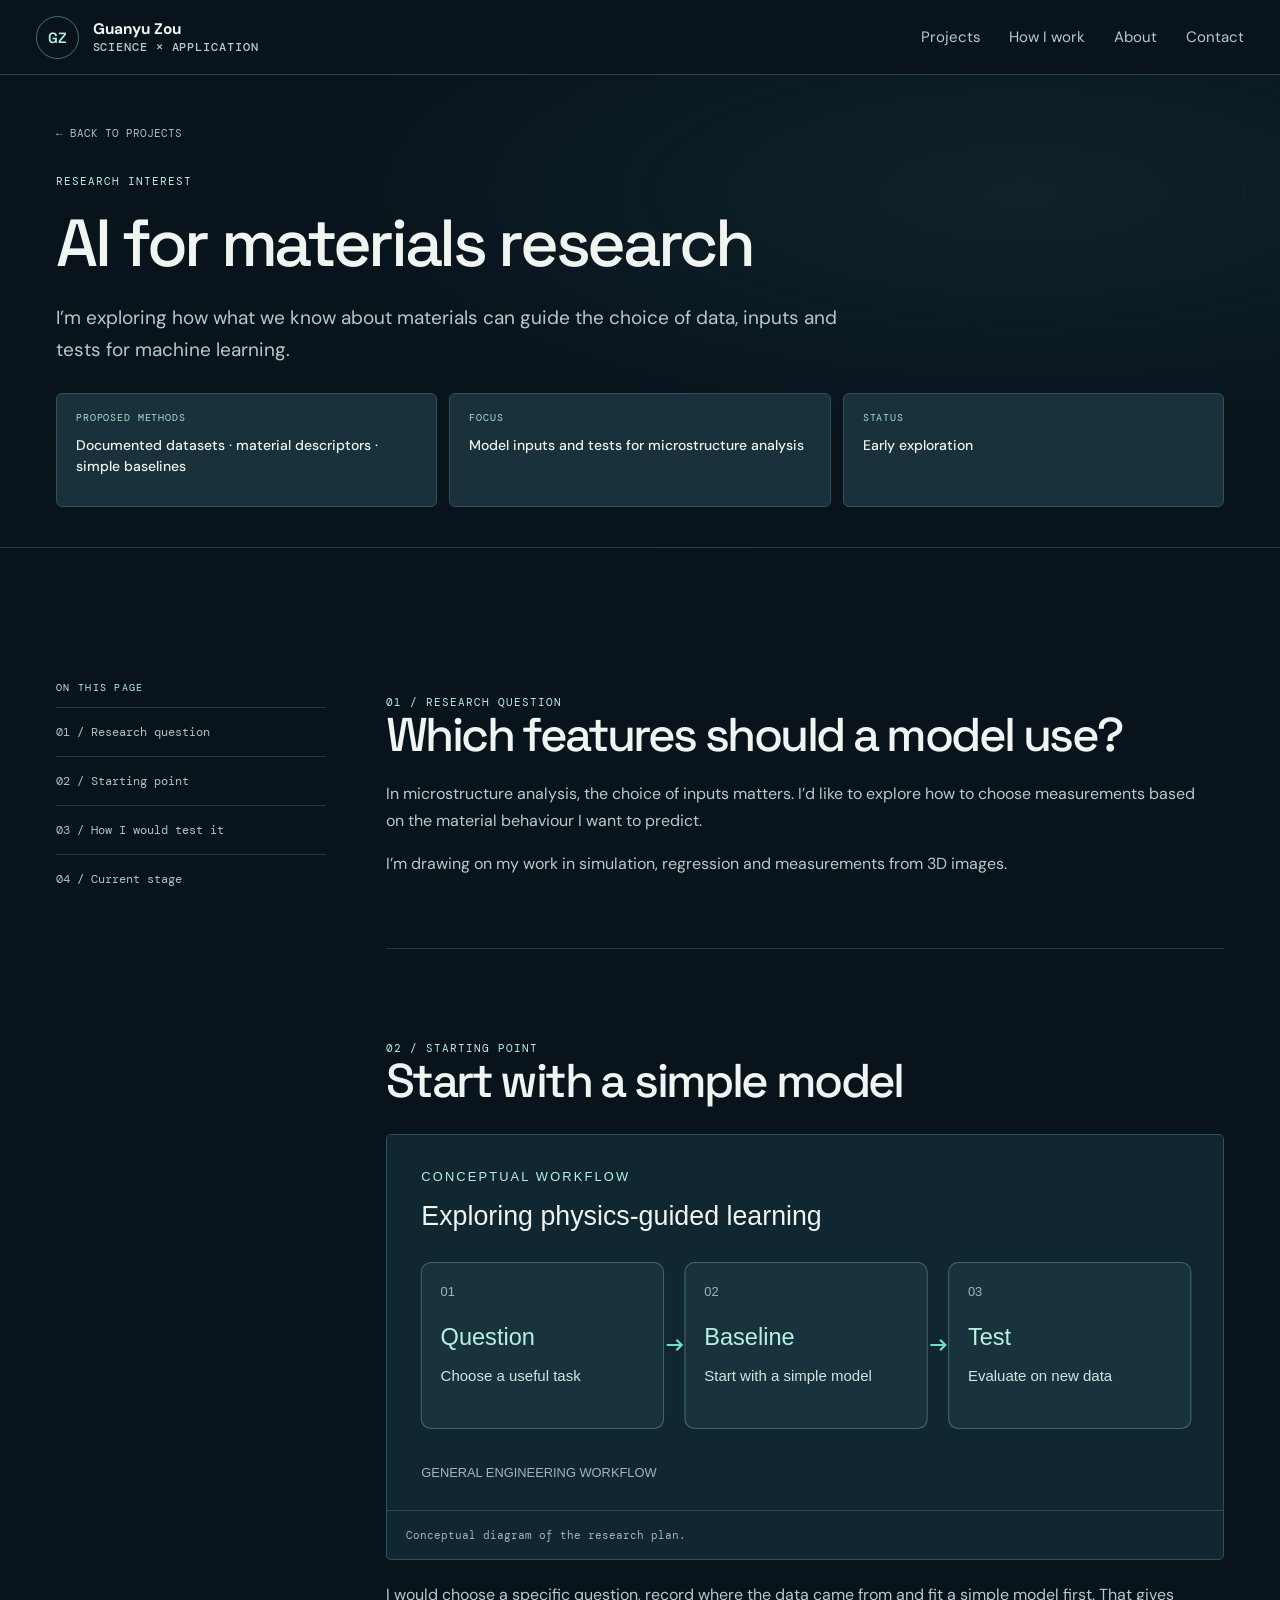
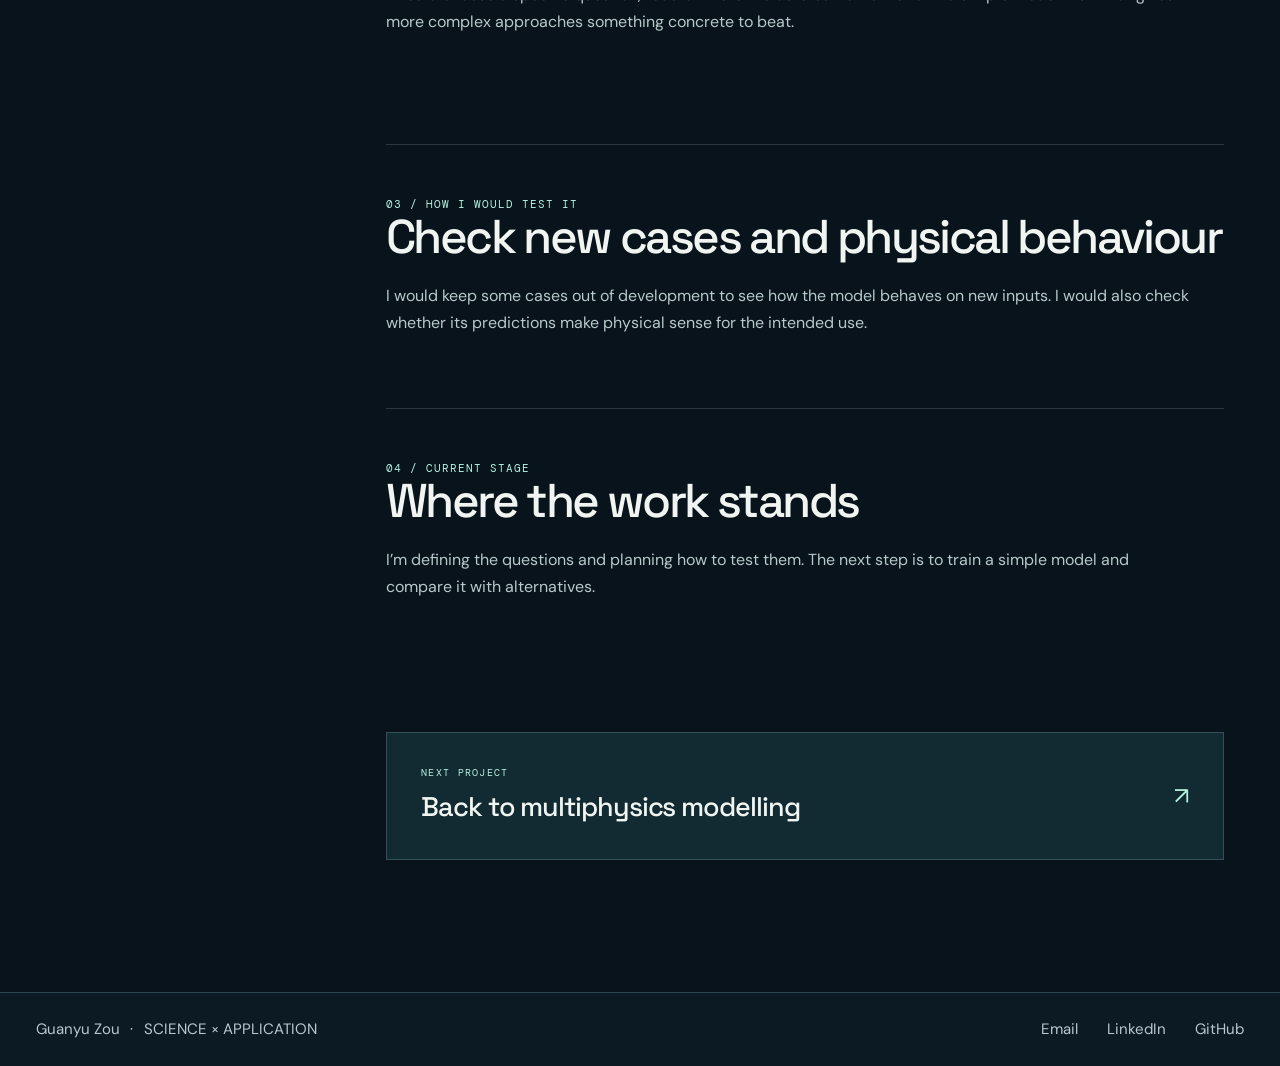
==== commit 9964f7ee: "Polish portfolio positioning and collaboration copy" ====
--- a/ai-for-science.html
+++ b/ai-for-science.html
@@ -22,7 +22,7 @@
 <a href="index.html#about">About</a>
 <a href="index.html#contact">Contact</a></nav>
   </div>
-</header><main id="main-content"><section class="case-hero"><div class="wrap"><a class="back-link" href="index.html#work">← BACK TO PROJECTS</a><div class="case-kicker">RESEARCH INTEREST</div><h1 class="case-title">AI for materials research</h1><p class="case-intro">I’m exploring how what we know about materials can guide the choice of data, inputs and tests for machine learning.</p><div class="case-toolkit"><div class="case-toolkit-item"><span>PROPOSED METHODS</span><strong>Documented datasets · material descriptors · simple baselines</strong></div><div class="case-toolkit-item"><span>FOCUS</span><strong>Model inputs and tests for microstructure analysis</strong></div><div class="case-toolkit-item"><span>STATUS</span><strong>Early exploration</strong></div></div></div></section><div class="section wrap case-story"><aside class="case-side" aria-label="Page sections"><p class="mono">ON THIS PAGE</p><a href="#challenge">01 / Research question</a><a href="#approach">02 / Starting point</a><a href="#verification">03 / How I would test it</a><a href="#capability">04 / Current stage</a></aside><div class="case-main"><section class="case-chapter" id="challenge"><div class="case-kicker">01 / RESEARCH QUESTION</div><h2>Which features should a model use?</h2><p>In microstructure analysis, the choice of inputs matters. I’d like to explore how to choose measurements based on the material behaviour I want to predict.</p><p>I’m drawing on my work in simulation, regression and measurements from 3D images.</p></section><section class="case-chapter" id="approach"><div class="case-kicker">02 / STARTING POINT</div><h2>Start with a simple model</h2><figure class="case-figure public-visual"><img src="assets/ai-workflow.svg" width="780" height="350" loading="lazy" alt="Illustration of a proposed workflow for choosing a research question, setting a simple baseline and planning the tests"/><figcaption>Conceptual diagram of the research plan.</figcaption></figure><p>I would choose a specific question, record where the data came from and fit a simple model first. That gives more complex approaches something concrete to beat.</p></section><section class="case-chapter" id="verification"><div class="case-kicker">03 / HOW I WOULD TEST IT</div><h2>Check new cases and physical behaviour</h2><p>I would keep some cases out of development to see how the model behaves on new inputs. I would also check whether its predictions make physical sense for the intended use.</p></section><section class="case-chapter" id="capability"><div class="case-kicker">04 / CURRENT STAGE</div><h2>Where the work stands</h2><p>I’m defining the questions and planning how to test them. Training and comparing predictive models are future work.</p></section><div class="case-next"><div><span class="mono">NEXT PROJECT</span><h3>Back to multiphysics modelling</h3></div><a aria-label="Read the next project" href="fem.html">↗</a></div></div></div></main><footer class="v2-footer">
+</header><main id="main-content"><section class="case-hero"><div class="wrap"><a class="back-link" href="index.html#work">← BACK TO PROJECTS</a><div class="case-kicker">RESEARCH INTEREST</div><h1 class="case-title">AI for materials research</h1><p class="case-intro">I’m exploring how what we know about materials can guide the choice of data, inputs and tests for machine learning.</p><div class="case-toolkit"><div class="case-toolkit-item"><span>PROPOSED METHODS</span><strong>Documented datasets · material descriptors · simple baselines</strong></div><div class="case-toolkit-item"><span>FOCUS</span><strong>Model inputs and tests for microstructure analysis</strong></div><div class="case-toolkit-item"><span>STATUS</span><strong>Early exploration</strong></div></div></div></section><div class="section wrap case-story"><aside class="case-side" aria-label="Page sections"><p class="mono">ON THIS PAGE</p><a href="#challenge">01 / Research question</a><a href="#approach">02 / Starting point</a><a href="#verification">03 / How I would test it</a><a href="#capability">04 / Current stage</a></aside><div class="case-main"><section class="case-chapter" id="challenge"><div class="case-kicker">01 / RESEARCH QUESTION</div><h2>Which features should a model use?</h2><p>In microstructure analysis, the choice of inputs matters. I’d like to explore how to choose measurements based on the material behaviour I want to predict.</p><p>I’m drawing on my work in simulation, regression and measurements from 3D images.</p></section><section class="case-chapter" id="approach"><div class="case-kicker">02 / STARTING POINT</div><h2>Start with a simple model</h2><figure class="case-figure public-visual"><img src="assets/ai-workflow.svg" width="780" height="350" loading="lazy" alt="Illustration of a proposed workflow for choosing a research question, setting a simple baseline and planning the tests"/><figcaption>Conceptual diagram of the research plan.</figcaption></figure><p>I would choose a specific question, record where the data came from and fit a simple model first. That gives more complex approaches something concrete to beat.</p></section><section class="case-chapter" id="verification"><div class="case-kicker">03 / HOW I WOULD TEST IT</div><h2>Check new cases and physical behaviour</h2><p>I would keep some cases out of development to see how the model behaves on new inputs. I would also check whether its predictions make physical sense for the intended use.</p></section><section class="case-chapter" id="capability"><div class="case-kicker">04 / CURRENT STAGE</div><h2>Where the work stands</h2><p>I’m defining the questions and planning how to test them. The next step is to train a simple model and compare it with alternatives.</p></section><div class="case-next"><div><span class="mono">NEXT PROJECT</span><h3>Back to multiphysics modelling</h3></div><a aria-label="Read the next project" href="fem.html">↗</a></div></div></div></main><footer class="v2-footer">
   <div class="v2-wrap"><span>Guanyu Zou <span class="v2-footer-separator">·</span> SCIENCE × APPLICATION</span>
     <nav aria-label="Contact links"><a href="mailto:guanyuuzouuu@outlook.com">Email</a>
 <a href="https://www.linkedin.com/in/guanyu-zou/">LinkedIn</a>
--- a/portfolio-v2.css
+++ b/portfolio-v2.css
@@ -250,8 +250,14 @@
 .v2-method a { width: fit-content; margin-top: auto; font-size: .94rem; }
 .v2-about { background: #11242c; border-block: 1px solid var(--v2-border); }
 .v2-about-grid { display: grid; grid-template-columns: .37fr .63fr; gap: 1.5rem; }
-.v2-about-grid > div:last-child > p + p { margin-top: 1rem; }
-.v2-about-grid > div:last-child > h3 { margin: 1.4rem 0 .5rem; font-size: 1.2rem; }
+.v2-about-copy > p + p { margin-top: 1rem; }
+.v2-collaboration { grid-column: 1 / -1; border-top: 1px solid var(--v2-border); padding-top: 1.1rem; }
+.v2-collaboration h3 { font-size: 1.3rem; margin-bottom: .8rem; }
+.v2-collaboration ul { display: grid; grid-template-columns: repeat(3, minmax(0, 1fr)); gap: 1rem; list-style: none; padding: 0; margin: 0; }
+.v2-collaboration li + li { border-left: 1px solid var(--v2-border); padding-left: 1rem; }
+.v2-collaboration h4 { font-size: 1rem; margin-bottom: .35rem; }
+.v2-collaboration p { font-size: .95rem; color: var(--v2-muted); }
+.v2-collaboration a { color: var(--v2-accent); text-decoration: underline; text-underline-offset: .2em; }
 .v2-viva { background: var(--v2-bg); padding: .88rem 1rem; border-left: 2px solid #508d7e; }
 .v2-contact { display: flex; justify-content: space-between; gap: 1.5rem; align-items: center; flex-wrap: wrap; }
 .v2-contact .v2-actions { margin-top: 0; }
@@ -307,6 +313,8 @@
   .v2-doctoral ul { grid-template-columns: 1fr; gap: .7rem; }
   .v2-doctoral li { padding: .7rem 0 0; border-left: 0; border-top: 1px solid var(--v2-border); }
   .v2-doctoral li:first-child { padding-top: 0; }
+  .v2-collaboration ul { grid-template-columns: 1fr; gap: .8rem; }
+  .v2-collaboration li + li { border-left: 0; border-top: 1px solid var(--v2-border); padding: .75rem 0 0; }
   .v2-project-group { gap: .7rem; padding: .65rem .9rem; }
   .v2-project-group-intro:has(button:not([hidden])) p { display: none; }
   .v2-project-group-intro:has(button[aria-expanded="true"]:not([hidden])) p { display: block; margin-top: .1rem; }
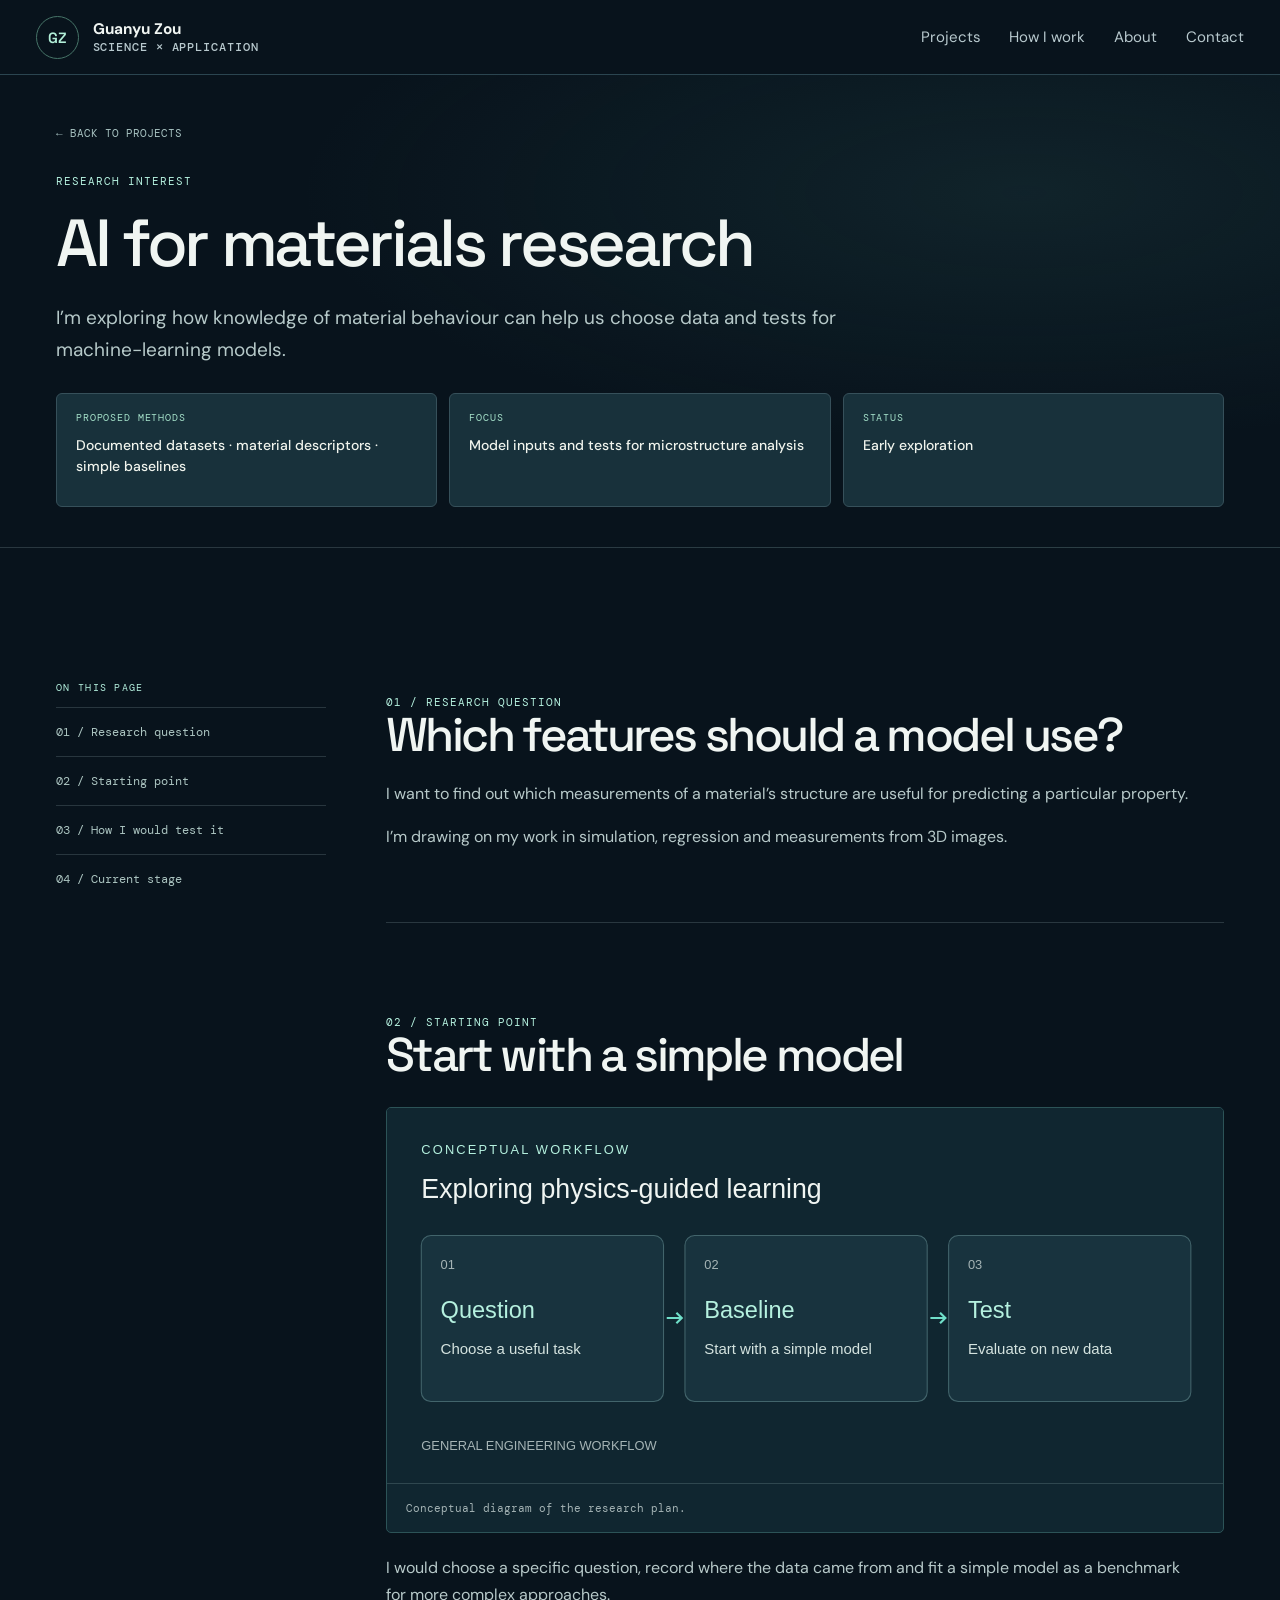
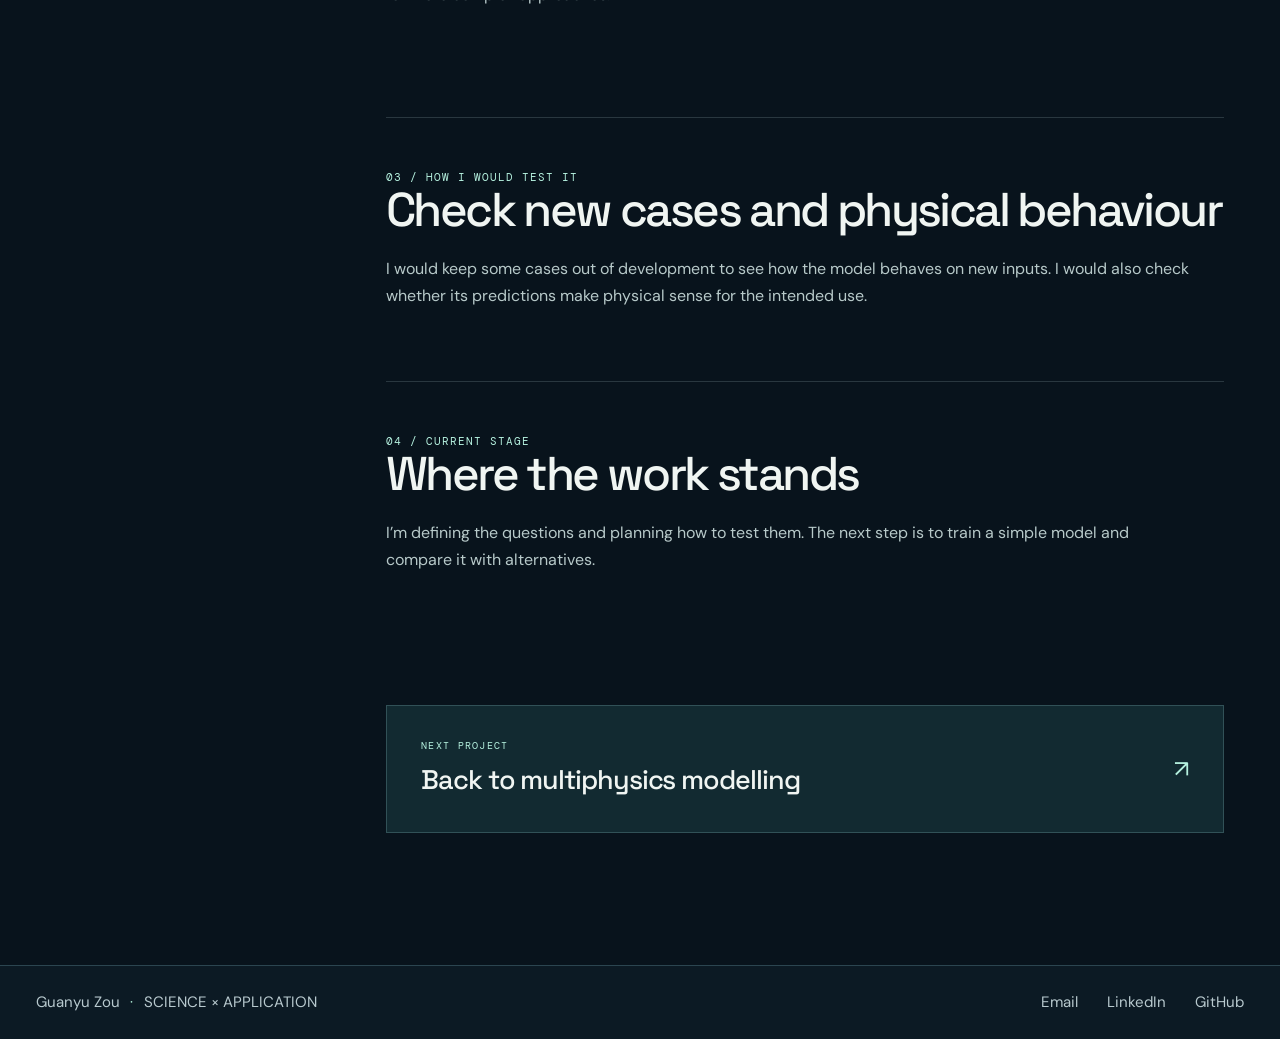
==== commit dd7239c7: "Align homepage and case copy around research practice" ====
--- a/ai-for-science.html
+++ b/ai-for-science.html
@@ -1,14 +1,14 @@
 <!doctype html><html lang="en"><head>
 <meta charset="utf-8"/><meta name="viewport" content="width=device-width, initial-scale=1"/>
-<title>AI for materials research | Guanyu Zou</title><meta name="description" content="I’m exploring how what we know about materials can guide the choice of data, inputs and tests for machine learning."/>
+<title>AI for materials research | Guanyu Zou</title><meta name="description" content="I’m exploring how knowledge of material behaviour can help us choose data and tests for machine-learning models."/>
 <meta name="theme-color" content="#08131c"/><meta name="robots" content="index,follow"/>
 <link rel="icon" type="image/svg+xml" href="assets/favicon.svg"/><link rel="stylesheet" href="styles.css"/>
 <link rel="canonical" href="https://guanyuzooou.github.io/guanyu-zou-portfolio-public/ai-for-science.html"/>
 <meta property="og:type" content="website"/><meta property="og:site_name" content="Guanyu Zou · Research &amp; Technology"/>
-<meta property="og:title" content="AI for materials research | Guanyu Zou"/><meta property="og:description" content="I’m exploring how what we know about materials can guide the choice of data, inputs and tests for machine learning."/>
+<meta property="og:title" content="AI for materials research | Guanyu Zou"/><meta property="og:description" content="I’m exploring how knowledge of material behaviour can help us choose data and tests for machine-learning models."/>
 <meta property="og:url" content="https://guanyuzooou.github.io/guanyu-zou-portfolio-public/ai-for-science.html"/><meta property="og:image" content="https://guanyuzooou.github.io/guanyu-zou-portfolio-public/assets/social-preview-v2.png"/>
 <meta property="og:image:width" content="1200"/><meta property="og:image:height" content="630"/><meta property="og:image:alt" content="Guanyu Zou, research and technology portfolio"/>
-<meta name="twitter:card" content="summary_large_image"/><meta name="twitter:title" content="AI for materials research | Guanyu Zou"/><meta name="twitter:description" content="I’m exploring how what we know about materials can guide the choice of data, inputs and tests for machine learning."/><meta name="twitter:image" content="https://guanyuzooou.github.io/guanyu-zou-portfolio-public/assets/social-preview-v2.png"/>
+<meta name="twitter:card" content="summary_large_image"/><meta name="twitter:title" content="AI for materials research | Guanyu Zou"/><meta name="twitter:description" content="I’m exploring how knowledge of material behaviour can help us choose data and tests for machine-learning models."/><meta name="twitter:image" content="https://guanyuzooou.github.io/guanyu-zou-portfolio-public/assets/social-preview-v2.png"/>
 <link rel="stylesheet" href="portfolio-v2.css"><script src="portfolio-v2.js" defer></script></head><body><a class="skip-link" href="#main-content">Skip to main content</a>
 <header class="v2-header">
   <div class="v2-wrap v2-header-inner">
@@ -22,7 +22,7 @@
 <a href="index.html#about">About</a>
 <a href="index.html#contact">Contact</a></nav>
   </div>
-</header><main id="main-content"><section class="case-hero"><div class="wrap"><a class="back-link" href="index.html#work">← BACK TO PROJECTS</a><div class="case-kicker">RESEARCH INTEREST</div><h1 class="case-title">AI for materials research</h1><p class="case-intro">I’m exploring how what we know about materials can guide the choice of data, inputs and tests for machine learning.</p><div class="case-toolkit"><div class="case-toolkit-item"><span>PROPOSED METHODS</span><strong>Documented datasets · material descriptors · simple baselines</strong></div><div class="case-toolkit-item"><span>FOCUS</span><strong>Model inputs and tests for microstructure analysis</strong></div><div class="case-toolkit-item"><span>STATUS</span><strong>Early exploration</strong></div></div></div></section><div class="section wrap case-story"><aside class="case-side" aria-label="Page sections"><p class="mono">ON THIS PAGE</p><a href="#challenge">01 / Research question</a><a href="#approach">02 / Starting point</a><a href="#verification">03 / How I would test it</a><a href="#capability">04 / Current stage</a></aside><div class="case-main"><section class="case-chapter" id="challenge"><div class="case-kicker">01 / RESEARCH QUESTION</div><h2>Which features should a model use?</h2><p>In microstructure analysis, the choice of inputs matters. I’d like to explore how to choose measurements based on the material behaviour I want to predict.</p><p>I’m drawing on my work in simulation, regression and measurements from 3D images.</p></section><section class="case-chapter" id="approach"><div class="case-kicker">02 / STARTING POINT</div><h2>Start with a simple model</h2><figure class="case-figure public-visual"><img src="assets/ai-workflow.svg" width="780" height="350" loading="lazy" alt="Illustration of a proposed workflow for choosing a research question, setting a simple baseline and planning the tests"/><figcaption>Conceptual diagram of the research plan.</figcaption></figure><p>I would choose a specific question, record where the data came from and fit a simple model first. That gives more complex approaches something concrete to beat.</p></section><section class="case-chapter" id="verification"><div class="case-kicker">03 / HOW I WOULD TEST IT</div><h2>Check new cases and physical behaviour</h2><p>I would keep some cases out of development to see how the model behaves on new inputs. I would also check whether its predictions make physical sense for the intended use.</p></section><section class="case-chapter" id="capability"><div class="case-kicker">04 / CURRENT STAGE</div><h2>Where the work stands</h2><p>I’m defining the questions and planning how to test them. The next step is to train a simple model and compare it with alternatives.</p></section><div class="case-next"><div><span class="mono">NEXT PROJECT</span><h3>Back to multiphysics modelling</h3></div><a aria-label="Read the next project" href="fem.html">↗</a></div></div></div></main><footer class="v2-footer">
+</header><main id="main-content"><section class="case-hero"><div class="wrap"><a class="back-link" href="index.html#work">← BACK TO PROJECTS</a><div class="case-kicker">RESEARCH INTEREST</div><h1 class="case-title">AI for materials research</h1><p class="case-intro">I’m exploring how knowledge of material behaviour can help us choose data and tests for machine-learning models.</p><div class="case-toolkit"><div class="case-toolkit-item"><span>PROPOSED METHODS</span><strong>Documented datasets · material descriptors · simple baselines</strong></div><div class="case-toolkit-item"><span>FOCUS</span><strong>Model inputs and tests for microstructure analysis</strong></div><div class="case-toolkit-item"><span>STATUS</span><strong>Early exploration</strong></div></div></div></section><div class="section wrap case-story"><aside class="case-side" aria-label="Page sections"><p class="mono">ON THIS PAGE</p><a href="#challenge">01 / Research question</a><a href="#approach">02 / Starting point</a><a href="#verification">03 / How I would test it</a><a href="#capability">04 / Current stage</a></aside><div class="case-main"><section class="case-chapter" id="challenge"><div class="case-kicker">01 / RESEARCH QUESTION</div><h2>Which features should a model use?</h2><p>I want to find out which measurements of a material’s structure are useful for predicting a particular property.</p><p>I’m drawing on my work in simulation, regression and measurements from 3D images.</p></section><section class="case-chapter" id="approach"><div class="case-kicker">02 / STARTING POINT</div><h2>Start with a simple model</h2><figure class="case-figure public-visual"><img src="assets/ai-workflow.svg" width="780" height="350" loading="lazy" alt="Illustration of a proposed workflow for choosing a research question, setting a simple baseline and planning the tests"/><figcaption>Conceptual diagram of the research plan.</figcaption></figure><p>I would choose a specific question, record where the data came from and fit a simple model as a benchmark for more complex approaches.</p></section><section class="case-chapter" id="verification"><div class="case-kicker">03 / HOW I WOULD TEST IT</div><h2>Check new cases and physical behaviour</h2><p>I would keep some cases out of development to see how the model behaves on new inputs. I would also check whether its predictions make physical sense for the intended use.</p></section><section class="case-chapter" id="capability"><div class="case-kicker">04 / CURRENT STAGE</div><h2>Where the work stands</h2><p>I’m defining the questions and planning how to test them. The next step is to train a simple model and compare it with alternatives.</p></section><div class="case-next"><div><span class="mono">NEXT PROJECT</span><h3>Back to multiphysics modelling</h3></div><a aria-label="Read the next project" href="fem.html">↗</a></div></div></div></main><footer class="v2-footer">
   <div class="v2-wrap"><span>Guanyu Zou <span class="v2-footer-separator">·</span> SCIENCE × APPLICATION</span>
     <nav aria-label="Contact links"><a href="mailto:guanyuuzouuu@outlook.com">Email</a>
 <a href="https://www.linkedin.com/in/guanyu-zou/">LinkedIn</a>
